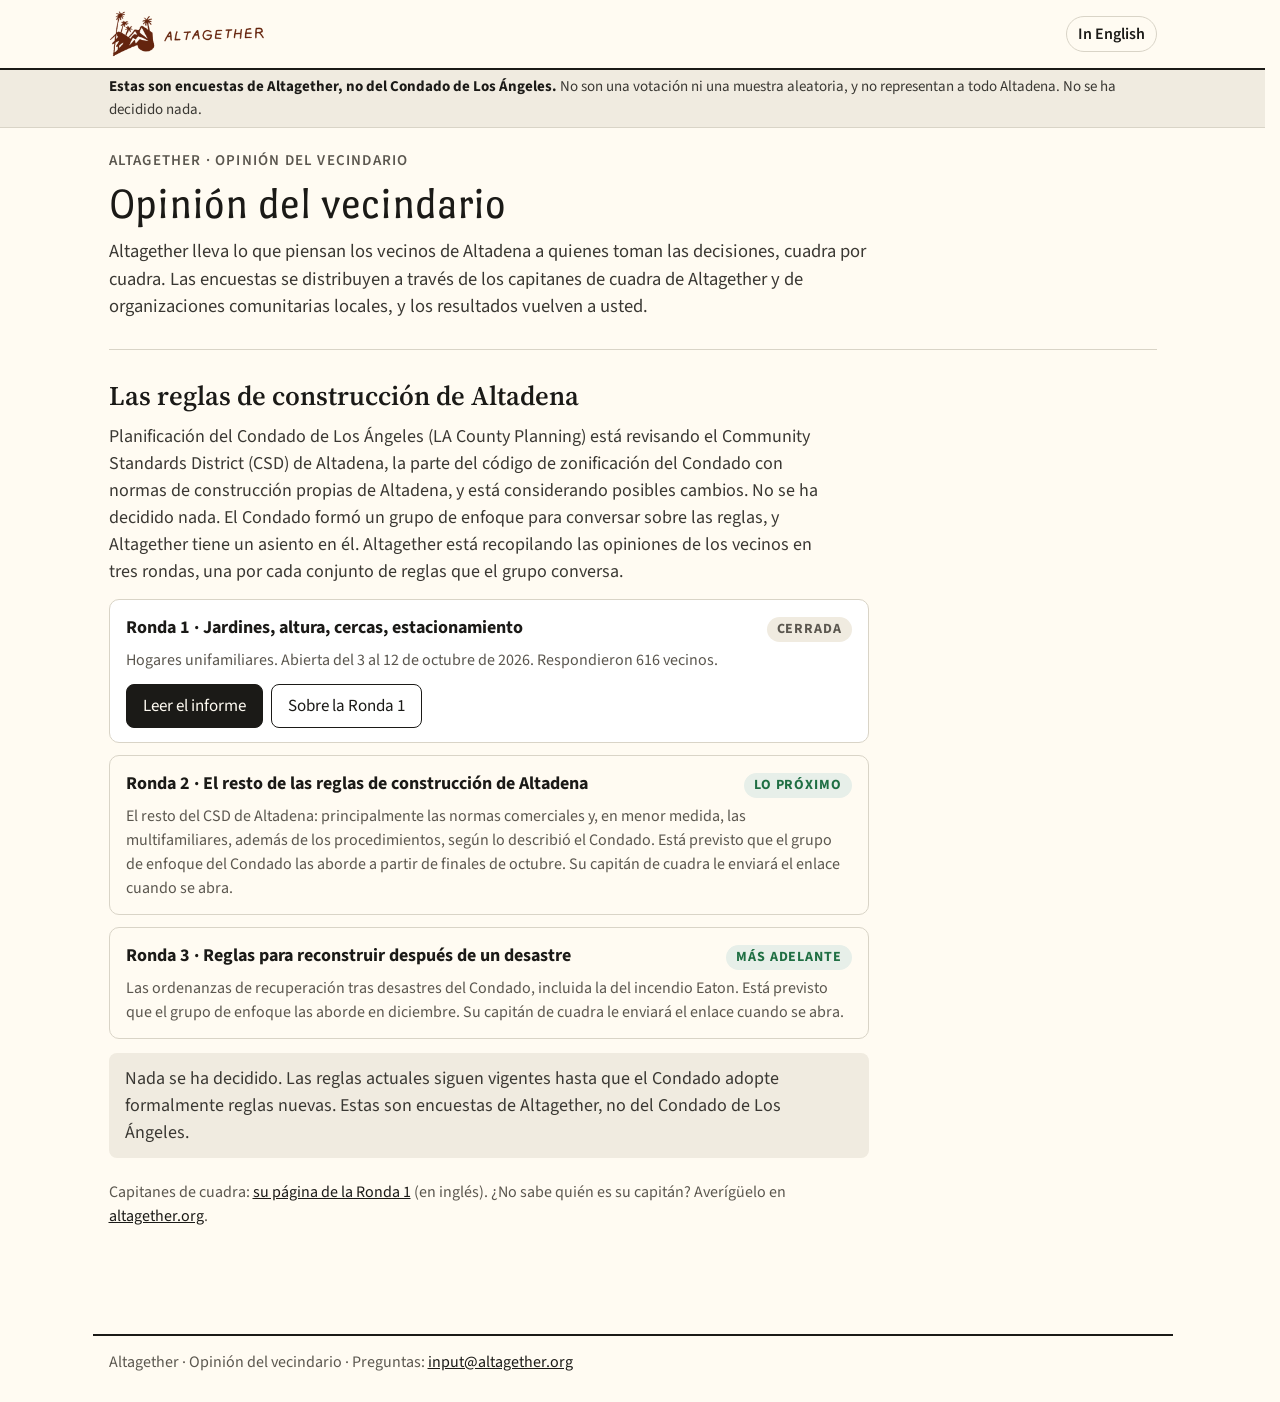
==== es/index.html @ e071781c "Round 1 report download page (English and Spanish), landing page, and report link on the closed Roun" ====
<!doctype html>
<html lang="es">
<head>
<meta charset="utf-8">
<meta name="viewport" content="width=device-width, initial-scale=1, viewport-fit=cover">
<title>Opini&oacute;n del vecindario: Altagether</title>
<meta name="description" content="Las encuestas vecinales de Altagether: llevan lo que piensan los vecinos de Altadena a quienes toman las decisiones, cuadra por cuadra.">
<meta property="og:type" content="website">
<meta property="og:site_name" content="Altagether">
<meta property="og:title" content="Opini&oacute;n del vecindario, de Altagether">
<meta property="og:description" content="Las encuestas vecinales de Altagether: llevan lo que piensan los vecinos de Altadena a quienes toman las decisiones, cuadra por cuadra.">
<meta property="og:image" content="https://altagether.github.io/input/csd/round-1/preview.png">
<meta property="og:url" content="https://altagether.github.io/input/es/">
<link rel="stylesheet" href="https://fonts.googleapis.com/css2?family=Port+Lligat+Sans&family=Source+Serif+4:opsz,wght@8..60,600&family=Source+Sans+3:wght@400;600;700&display=swap">
<link rel="stylesheet" href="../assets/site.css?v=7">
<style>
  .survey { max-width:760px; }
  .rounds { display:grid; gap:12px; margin-top:14px; }
  .round { border:1px solid var(--line); border-radius:10px; padding:14px 16px; background:#fff; }
  .round.dim { background:transparent; }
  .rtop { display:flex; flex-wrap:wrap; align-items:baseline; justify-content:space-between; gap:4px 12px; }
  .rname { font-weight:700; font-size:18px; }
  .status { font-size:14px; font-weight:700; letter-spacing:.06em; text-transform:uppercase; border-radius:999px; padding:2px 10px; }
  .closed { background:var(--sand); color:var(--soft); }
  .soon { background:#e7efe9; color:var(--agree); }
  .round p { margin:6px 0 0; }
  .round .next { margin-top:12px; gap:8px; }
</style>
</head>
<body>
<nav class="nav" aria-label="Opini&oacute;n del vecindario"><div class="in">
<a class="brand" href="./" style="border-right:none"><img src="../assets/altagether-logo.png" alt="Altagether" width="157" height="46"><span>Opini&oacute;n del vecindario</span></a>
<a class="lang" style="margin-left:auto" href="../" lang="en">In English</a>
</div></nav>
<div class="disc"><div class="in"><span><b>Estas son encuestas de Altagether, no del Condado de Los &Aacute;ngeles.</b> No son una votaci&oacute;n ni una muestra aleatoria, y no representan a todo Altadena. No se ha decidido nada.</span></div></div>
<main>
<div class="head">
  <div class="kicker">Altagether &middot; Opini&oacute;n del vecindario</div>
  <h1>Opini&oacute;n del vecindario</h1>
  <p class="lead">Altagether lleva lo que piensan los vecinos de Altadena a quienes toman las decisiones, cuadra por cuadra. Las encuestas se distribuyen a trav&eacute;s de los capitanes de cuadra de Altagether y de organizaciones comunitarias locales, y los resultados vuelven a usted.</p>
</div>

<section class="survey" id="csd">
  <h2>Las reglas de construcci&oacute;n de Altadena</h2>
  <p>Planificaci&oacute;n del Condado de Los &Aacute;ngeles (LA County Planning) est&aacute; revisando el Community Standards District (CSD) de Altadena, la parte del c&oacute;digo de zonificaci&oacute;n del Condado con normas de construcci&oacute;n propias de Altadena, y est&aacute; considerando posibles cambios. No se ha decidido nada. El Condado form&oacute; un grupo de enfoque para conversar sobre las reglas, y Altagether tiene un asiento en &eacute;l. Altagether est&aacute; recopilando las opiniones de los vecinos en tres rondas, una por cada conjunto de reglas que el grupo conversa.</p>
  <div class="rounds">
    <div class="round">
      <div class="rtop"><span class="rname">Ronda 1 &middot; Jardines, altura, cercas, estacionamiento</span><span class="status closed">Cerrada</span></div>
      <p class="s">Hogares unifamiliares. Abierta del 3 al 12 de octubre de 2026. Respondieron 616 vecinos.</p>
      <div class="next"><a class="btn primary" href="../csd/round-1/report/es/">Leer el informe</a><a class="btn" href="../csd/round-1/es/">Sobre la Ronda 1</a></div>
    </div>
    <div class="round dim">
      <div class="rtop"><span class="rname">Ronda 2 &middot; El resto de las reglas de construcci&oacute;n de Altadena</span><span class="status soon">Lo pr&oacute;ximo</span></div>
      <p class="s">El resto del CSD de Altadena: principalmente las normas comerciales y, en menor medida, las multifamiliares, adem&aacute;s de los procedimientos, seg&uacute;n lo describi&oacute; el Condado. Est&aacute; previsto que el grupo de enfoque del Condado las aborde a partir de finales de octubre. Su capit&aacute;n de cuadra le enviar&aacute; el enlace cuando se abra.</p>
    </div>
    <div class="round dim">
      <div class="rtop"><span class="rname">Ronda 3 &middot; Reglas para reconstruir despu&eacute;s de un desastre</span><span class="status soon">M&aacute;s adelante</span></div>
      <p class="s">Las ordenanzas de recuperaci&oacute;n tras desastres del Condado, incluida la del incendio Eaton. Est&aacute; previsto que el grupo de enfoque las aborde en diciembre. Su capit&aacute;n de cuadra le enviar&aacute; el enlace cuando se abra.</p>
    </div>
  </div>
  <div class="note"><p>Nada se ha decidido. Las reglas actuales siguen vigentes hasta que el Condado adopte formalmente reglas nuevas. Estas son encuestas de Altagether, no del Condado de Los &Aacute;ngeles.</p></div>
  <p class="s" style="margin-top:22px">Capitanes de cuadra: <a href="../csd/round-1/captains/">su p&aacute;gina de la Ronda 1</a> (en ingl&eacute;s). &iquest;No sabe qui&eacute;n es su capit&aacute;n? Aver&iacute;g&uuml;elo en <a href="https://altagether.org">altagether.org</a>.</p>
</section>
</main>
<footer>Altagether &middot; Opini&oacute;n del vecindario &middot; Preguntas: <a href="mailto:input@altagether.org">input@altagether.org</a></footer>
</body>
</html>
---- assets/site.css ----
:root { --paper:#fffbf2; --ink:#1b1a17; --soft:#5b574f; --prose:#3a3833; --line:#d9d4c7; --sand:#f0ebe0; --flag:#9b2c1f;
  --agree:#1f6f43; --agree2:#8fcca6; --split:#efe3c4; --dis2:#f2a08c; --dis:#a3241a; --none:#e6e0d4; --mid:#cfc8b8;
  --e10:#7f1d12; --e5:#c45a33; --e2:#e39468; --e0:#f2c9a8;
  --display:'Port Lligat Sans','Trebuchet MS',sans-serif; --text:'Source Sans 3',system-ui,-apple-system,sans-serif; --figure:'Source Serif 4',Georgia,serif;
  --navh:68px; }
* { box-sizing:border-box; }
html { -webkit-text-size-adjust:100%; scrollbar-gutter:stable; }
body { margin:0; background:var(--paper); color:var(--ink); font-family:var(--text); font-size:18px; line-height:1.5; }
a { color:var(--ink); }
:focus-visible { outline:3px solid #3b6ea8; outline-offset:2px; }

/* ---- nav ---- */
.nav { position:sticky; top:0; z-index:20; background:var(--paper); border-bottom:2px solid var(--ink); }
.nav .in { max-width:1080px; margin:0 auto; padding:0 16px; height:var(--navh); display:flex; align-items:center; gap:14px; }
.nav .brand { display:flex; align-items:center; text-decoration:none; flex:none; padding-right:20px; margin-right:6px; border-right:1px solid var(--line); }
.nav .brand span { display:none !important; }
.nav .brand img { height:46px; width:auto; display:block; }
.nav .brand span { font-size:15px; font-weight:700; letter-spacing:.08em; text-transform:uppercase; color:var(--soft); white-space:nowrap; }
.nav ul { list-style:none; margin:0; padding:0; display:flex; gap:2px; overflow-x:auto; scrollbar-width:none; -webkit-overflow-scrolling:touch; flex:1; min-width:0; }
.nav ul::-webkit-scrollbar { display:none; }
@media (max-width:820px) { .nav ul { -webkit-mask-image:linear-gradient(to right,#000 82%,transparent); mask-image:linear-gradient(to right,#000 82%,transparent); padding-right:40px; } }
.nav a.l { display:block; padding:7px 10px; border-radius:999px; text-decoration:none; font-size:16px; font-weight:600; white-space:nowrap; color:var(--prose); }
.nav a.l:hover { background:var(--sand); }
.nav a.l[aria-current="page"] { background:var(--ink); color:var(--paper); }
@media (max-width:820px) {
  :root { --navh:auto; }
  .nav .in { flex-wrap:wrap; height:auto; padding:8px 12px 6px; gap:6px; }
  .nav .brand span { display:none; }
  .nav .brand img { height:40px; }
  .nav .brand { border-right:none; padding-right:0; }
  .nav ul { flex-basis:100%; margin:0 -12px; padding:0 8px 2px; }
}

/* ---- page ---- */
main { max-width:1080px; margin:0 auto; padding:0 16px 56px; }
.head { padding:22px 0 18px; border-bottom:1px solid var(--line); }
.kicker { font-size:15px; font-weight:600; letter-spacing:.08em; text-transform:uppercase; color:var(--soft); }
h1 { font-family:var(--display); font-weight:400; font-size:clamp(30px,6vw,44px); line-height:1.12; margin:6px 0 10px; max-width:820px; text-wrap:balance; }
h2 { font-family:var(--figure); font-weight:600; font-size:clamp(22px,4vw,27px); line-height:1.22; margin:0 0 10px; }
h3 { font-size:16px; font-weight:700; letter-spacing:.04em; text-transform:uppercase; color:var(--soft); margin:20px 0 8px; }
section { padding-top:30px; }
p { margin:0 0 10px; color:var(--prose); max-width:720px; }
.s { font-size:16px; color:var(--soft); }
.lead { font-size:18.5px; max-width:760px; }
.note { background:var(--sand); border-radius:8px; padding:12px 16px; margin:14px 0 0; max-width:760px; }
.note p { margin:0; }
.stats { display:grid; grid-template-columns:repeat(4,1fr); gap:10px; margin:18px 0 0; }
.stat { border-top:2px solid var(--ink); padding-top:8px; min-width:0; }
.stat b { display:block; font-family:var(--figure); font-size:30px; line-height:1.1; }
.stat span { font-size:15px; color:var(--soft); }
.find { padding-left:20px; margin:0; max-width:760px; } .find li { margin:0 0 8px; color:var(--prose); }
.next { display:flex; flex-wrap:wrap; gap:10px; margin-top:22px; }
.btn { display:inline-block; border:1px solid var(--ink); border-radius:8px; padding:9px 14px; font-weight:600; text-decoration:none; background:transparent; font:inherit; font-size:17px; cursor:pointer; color:var(--ink); }
.btn:hover { background:var(--sand); }
.btn.primary { background:var(--ink); color:var(--paper); } .btn.primary:hover { background:#3a3833; }

/* ---- select with a clean arrow ---- */
select { -webkit-appearance:none; appearance:none; font:inherit; font-size:17px; line-height:1.3; color:var(--ink); background-color:#fff;
  background-image:url("data:image/svg+xml,%3Csvg xmlns='http://www.w3.org/2000/svg' width='12' height='8' viewBox='0 0 12 8'%3E%3Cpath d='M1 1.5l5 5 5-5' fill='none' stroke='%231b1a17' stroke-width='2' stroke-linecap='round' stroke-linejoin='round'/%3E%3C/svg%3E");
  background-repeat:no-repeat; background-position:right 12px center; background-size:12px 8px;
  border:1px solid var(--ink); border-radius:8px; padding:8px 38px 8px 12px; max-width:100%; min-width:180px; cursor:pointer; }
select::-ms-expand { display:none; }
.finder { display:flex; flex-wrap:wrap; gap:8px; align-items:center; }
.finder label { font-weight:700; }

/* ---- bars, tables ---- */
.bar { display:flex; height:16px; border-radius:3px; overflow:hidden; background:var(--none); min-width:60px; }
.bar i { display:block; height:100%; }
.bar .a { background:var(--agree); } .bar .o { background:var(--mid); } .bar .d { background:var(--dis); }
.tg { color:var(--agree); } .tr { color:var(--dis); }
.glance { border-top:1px solid var(--line); }
.grow { display:grid; grid-template-columns:minmax(0,1.2fr) minmax(0,1fr); gap:14px; align-items:center; padding:12px 0; border-bottom:1px solid var(--line); text-decoration:none; }
.grow:hover .gname { text-decoration:underline; }
.gname { font-weight:700; } .gdesc { font-size:16px; color:var(--soft); }
.gnum { font-variant-numeric:tabular-nums; font-weight:700; text-align:right; }
.legend { display:flex; flex-wrap:wrap; gap:6px 14px; font-size:15px; color:var(--soft); margin:8px 0 0; }
.legend i { display:inline-block; width:12px; height:12px; border-radius:2px; vertical-align:-1px; margin-right:5px; }
.tabs { display:flex; flex-wrap:wrap; gap:6px; margin:4px 0 14px; }
.tab { font:inherit; font-size:16px; font-weight:600; border:1px solid var(--ink); background:transparent; color:var(--ink); border-radius:999px; padding:7px 14px; cursor:pointer; text-decoration:none; }
.tab[aria-selected="true"], .tab[aria-current="true"] { background:var(--ink); color:var(--paper); }
.cmp { display:grid; grid-template-columns:minmax(0,1fr) auto; gap:4px 10px; align-items:center; margin:8px 0; font-size:16px; }
.cmp .lab { color:var(--prose); } .cmp .lab b { color:var(--ink); }
.cmp .num { font-variant-numeric:tabular-nums; text-align:right; white-space:nowrap; }
.cmp .bar { grid-column:1 / -1; height:12px; }
.rule2 { display:grid; grid-template-columns:1fr 1fr; gap:12px; margin:0 0 12px; }
.rule2 > div { background:var(--sand); border-radius:8px; padding:10px 12px; font-size:16px; color:var(--prose); }
.lbl { font-size:14px; font-weight:700; letter-spacing:.06em; text-transform:uppercase; color:var(--soft); margin-bottom:3px; }
.tscroll { overflow-x:auto; -webkit-overflow-scrolling:touch; }
table { border-collapse:collapse; width:100%; font-size:16px; }
th { text-align:left; font-size:14.5px; letter-spacing:.04em; text-transform:uppercase; color:var(--soft); font-weight:700; border-bottom:2px solid var(--ink); padding:6px 8px 6px 0; }
td { border-bottom:1px solid var(--line); padding:7px 8px 7px 0; vertical-align:top; }
.num { text-align:right; font-variant-numeric:tabular-nums; white-space:nowrap; }
tr.all td { font-weight:700; background:var(--sand); }
td .bar { margin-top:4px; }
.themes td:first-child { width:62%; } .themes .d { font-size:15px; color:var(--soft); }
.ql { list-style:none; padding:0; margin:0; max-width:820px; }
.ql li { display:grid; grid-template-columns:44px 1fr; gap:10px; padding:10px 0; border-bottom:1px solid var(--line); }
.qn { font-family:var(--figure); font-weight:600; font-size:20px; text-align:right; }
.await { display:inline-block; font-size:14px; font-weight:700; letter-spacing:.04em; text-transform:uppercase; color:var(--flag); margin-top:4px; }
.rows { border-top:1px solid var(--line); max-width:820px; }
.row { display:grid; grid-template-columns:96px 1fr; gap:12px; padding:11px 0; border-bottom:1px solid var(--line); }
.two { display:grid; grid-template-columns:1fr 1fr; gap:28px; }
.two > * { min-width:0; }
footer { max-width:1080px; margin:40px auto 0; padding:14px 16px 28px; border-top:2px solid var(--ink); font-size:16px; color:var(--soft); }
@media (max-width:820px) {
  .two, .rule2 { grid-template-columns:1fr; }
  .stats { grid-template-columns:repeat(2,1fr); }
  .grow { grid-template-columns:1fr; gap:6px; }
  .grow .bar { grid-column:1 / -1; }
}

/* ---- full-screen map page ---- */
body.mappage { height:100dvh; display:flex; flex-direction:column; overflow:hidden; }
body.mappage footer { display:none; }
.mapbar { border-bottom:1px solid var(--line); background:var(--paper); }
.mapbar .in { max-width:1080px; margin:0 auto; padding:8px 16px; display:flex; flex-wrap:wrap; gap:8px 14px; align-items:center; }
.mapbar .mk { flex-basis:100%; margin:4px 0 -2px; }
.mapbar .tabs { margin:0; gap:4px; }
.mapbar .tab { padding:5px 12px; font-size:16px; }
.mapbar .zf { margin-left:auto; }
.mapbar select { padding-top:6px; padding-bottom:6px; }
#rsel { display:none; }
.mapshell { position:relative; flex:1; min-height:0; background:#fffbf2; overflow:hidden; }
.mapshell svg { position:absolute; inset:0; width:100%; height:100%; touch-action:none; cursor:grab; user-select:none; -webkit-user-select:none; }
.mapshell svg.drag { cursor:grabbing; }
.z { stroke:#fffbf2; stroke-width:3; vector-effect:non-scaling-stroke; cursor:pointer; }
.z.pool { fill-opacity:.72; }
.z.sel { stroke:var(--ink); stroke-width:3.5; }
.zl { font-family:'Helvetica Neue',Arial,sans-serif; font-weight:700; font-size:24px; fill:#1b1a17; stroke:#fffbf2; stroke-width:5; paint-order:stroke; text-anchor:middle; dominant-baseline:middle; }
.zoom { position:absolute; right:12px; top:12px; display:flex; flex-direction:column; gap:4px; }
.zoom button { width:34px; height:34px; border-radius:6px; border:1px solid var(--line); background:#fff; font:600 19px/1 var(--text); cursor:pointer; color:var(--ink); box-shadow:0 1px 3px rgba(27,26,23,.12); }
.zoom button.rs { font-size:13.5px; font-weight:700; }
.mlegend { position:absolute; left:12px; bottom:12px; background:rgba(255,251,242,.92); border-radius:6px; padding:5px 9px; }
.mlegend .legend { margin:0; gap:3px 10px; font-size:14px; }
.mlegend .legend i { width:10px; height:10px; }
.zcard { position:absolute; top:12px; right:56px; width:340px; max-height:calc(100% - 24px); overflow:auto; background:#fff; border:1px solid var(--line); border-radius:10px; padding:14px 16px; box-shadow:0 4px 18px rgba(27,26,23,.16); }
.zcard[hidden] { display:none; }
.zcard { padding:0; }
.zcard #zbody { padding:16px 18px 14px; }
.zhead { border-bottom:1px solid var(--line); padding-bottom:10px; margin-bottom:12px; }
.zcard h4 { font-family:var(--figure); font-size:22px; line-height:1.2; margin:0 30px 2px 0; }
.zsub { font-size:15px; color:var(--soft); }
.zpool { background:var(--sand); border-radius:6px; padding:8px 10px; font-size:15px; color:var(--prose); margin:0 0 12px; }
.zsec { font-size:14px; font-weight:700; letter-spacing:.06em; text-transform:uppercase; color:var(--soft); margin:0 0 2px; }
.zdesc { font-size:15px; color:var(--prose); margin:0 0 8px; }
.zcard .cmp { gap:3px 10px; margin:0 0 4px; }
.zcard .cmp .bar { height:12px; margin-bottom:8px; }
.zcard .cmp .n { color:var(--soft); font-size:14.5px; font-weight:400; }
.zleg { margin:6px 0 0; padding-top:10px; border-top:1px solid var(--line); font-size:14px; }
.zleg i { width:10px; height:10px; }
.zfoot { font-size:14px; color:var(--soft); margin:8px 0 0; }
.ztiles { display:grid; grid-template-columns:1fr 1fr; gap:10px; margin:0 0 14px; }
.ztiles > div { background:var(--sand); border-radius:8px; padding:10px 12px; }
.ztiles b { display:block; font-family:var(--figure); font-size:26px; line-height:1.1; }
.ztiles span { font-size:14.5px; color:var(--soft); }
.mrow { display:grid; grid-template-columns:minmax(0,1fr) 70px; gap:3px 10px; align-items:center; font-size:16px; margin:4px 0; }
.mrow .lab { color:var(--prose); } .mrow .lab b { color:var(--ink); }
.mrow .num { text-align:right; font-variant-numeric:tabular-nums; font-weight:700; }
.meter { grid-column:1 / -1; height:12px; background:var(--none); border-radius:3px; overflow:hidden; margin-bottom:6px; }
.meter i { display:block; height:100%; }
.zcard .x { position:absolute; top:10px; right:10px; width:32px; height:32px; border:none; background:transparent; font-size:24px; line-height:1; cursor:pointer; color:var(--soft); }
@media (max-width:820px) {
  .mapbar .in { padding:8px 12px; flex-wrap:wrap; gap:6px 8px; }
  .mapbar .mk { font-size:14px; margin:0; }
  .mapbar .tabs { display:none; }
  #rsel { display:block; flex:1; min-width:0; }
  .mapbar .zf { margin-left:0; flex:1; min-width:0; }
  .mapbar select { min-width:0; width:100%; font-size:16px; padding-right:30px; background-position:right 10px center; }
  .zcard { top:auto; bottom:0; left:0; right:0; width:auto; max-height:55%; border-radius:14px 14px 0 0; }
  .mlegend.hide-m { display:none; }
}

/* zone card: this zone stands out, comparisons step back */
.zmain { background:var(--sand); border-radius:8px; padding:10px 12px 4px; margin:4px 0 12px; }
.zmain .cmp, .zmain .mrow { font-size:17px; margin:0; }
.zmain .cmp .num, .zmain .mrow .num { font-size:20px; font-family:var(--figure); }
.zmain .cmp .bar, .zmain .meter { height:20px; border-radius:4px; margin-bottom:8px; }
.zref .zsec { font-size:13.5px; margin-bottom:4px; }
.zref .cmp, .zref .mrow { font-size:15px; }
.zref .cmp .bar, .zref .meter { height:9px; margin-bottom:8px; }
.zref .cmp .num, .zref .mrow .num { font-size:15px; }
.zref .cmp .num b, .zref .mrow .num { font-weight:600; }

/* ---- disclaimer strip, on every page ---- */
.disc { background:var(--sand); border-bottom:1px solid var(--line); font-size:15px; color:var(--prose); }
.disc .in { max-width:1080px; margin:0 auto; padding:6px 16px; }
.disc b { color:var(--ink); }
@media (max-width:820px) { .disc { font-size:14px; } .disc .in { padding:5px 12px; } }

/* ---- finder ---- */
.finder2 { position:relative; max-width:460px; width:100%; }
.fin { width:100%; font:inherit; font-size:17px; padding:9px 12px 9px 36px; border:1px solid var(--ink); border-radius:8px; background:#fff;
  background-image:url("data:image/svg+xml,%3Csvg xmlns='http://www.w3.org/2000/svg' width='16' height='16' viewBox='0 0 16 16'%3E%3Ccircle cx='7' cy='7' r='5' fill='none' stroke='%235b574f' stroke-width='2'/%3E%3Cpath d='M11 11l4 4' stroke='%235b574f' stroke-width='2' stroke-linecap='round'/%3E%3C/svg%3E");
  background-repeat:no-repeat; background-position:12px center; color:var(--ink); }
.fres { position:absolute; z-index:30; top:calc(100% + 4px); left:0; right:0; background:#fff; border:1px solid var(--line); border-radius:8px; box-shadow:0 6px 20px rgba(27,26,23,.16); max-height:320px; overflow:auto; padding:6px; }
.fr { padding:6px 6px 8px; border-bottom:1px solid var(--line); } .fr:last-child { border-bottom:none; }
.fs { font-size:15px; color:var(--soft); margin-bottom:4px; }
.zchip { font:inherit; font-size:16px; font-weight:600; border:1px solid var(--ink); background:#fff; border-radius:999px; padding:3px 11px; margin:2px 4px 2px 0; cursor:pointer; color:var(--ink); }
.zchip:hover, .zchip:focus-visible { background:var(--ink); color:var(--paper); }
.mapbar .finder2 { max-width:340px; }
.mapbar .fin { padding-top:6px; padding-bottom:6px; font-size:16px; }

/* ---- small samples ---- */
tr.few td { color:var(--soft); } tr.few td:first-child::after { content:' *'; }
.zmain.few .num { font-size:16px !important; font-family:var(--text) !important; }
.fewn { font-size:14.5px; color:var(--flag); margin:0 0 6px; font-weight:600; }
.dot { color:var(--soft); font-weight:400; }

/* ---- next step, footer, copy, answers, zone table ---- */
.cta { max-width:1080px; margin:40px auto 0; padding:0 16px; }
.cta .in { background:#eef3f7; border:1px solid #cfdce6; border-radius:10px; padding:14px 18px; }
.cta p { margin:0; max-width:none; }
footer .meta { display:block; margin-top:4px; font-size:14.5px; }
.copy { font:inherit; font-size:15px; font-weight:600; margin-top:12px; width:100%; padding:8px 12px; border:1px solid var(--ink); border-radius:8px; background:#fff; cursor:pointer; color:var(--ink); }
.copy:hover { background:var(--sand); }
.ans { background:#eef3f7; border-radius:6px; padding:8px 10px; margin-top:6px; font-size:16px; }
.about { border:1px solid var(--line); border-radius:10px; padding:14px 18px; max-width:760px; background:#fff; }
.about p { margin:0 0 6px; }
table.zt td { padding:6px 8px 6px 0; } table.zt .bar { height:6px; min-width:50px; margin-top:3px; }
table.zt tr.th td { background:var(--sand); font-weight:700; font-size:15px; padding:6px 8px; }
table.zt td .d { font-size:14px; color:var(--soft); }
.hfind { margin:16px 0 4px; max-width:560px; } .hfind .lbl { display:block; margin-bottom:6px; font-size:14.5px; }
.nav .lang { flex:none; font-size:16px; font-weight:600; text-decoration:none; border:1px solid var(--line); border-radius:999px; padding:5px 11px; white-space:nowrap; }
.nav .lang:hover { background:var(--sand); }
@media (max-width:820px) { .nav .lang { margin-left:auto; order:2; font-size:15px; padding:4px 10px; } .nav ul { order:3; } }

/* ---- color-blind friendly palette, switched on by the visitor ---- */
html.cb { --agree:#1f5f8b; --agree2:#8fbfdf; --split:#ece4cf; --dis2:#f2b071; --dis:#b85a00; --e10:#3f2a6b; --e5:#6d55a3; --e2:#a895d0; --e0:#ddd3ee; }
.disc .in { display:flex; flex-wrap:wrap; align-items:center; justify-content:space-between; gap:4px 16px; }
.cbsw { display:inline-flex; align-items:center; gap:8px; font:inherit; font-size:14.5px; font-weight:600; color:var(--prose); background:none; border:none; padding:2px 0; cursor:pointer; white-space:nowrap; }
.cbsw .tr2 { position:relative; width:32px; height:18px; border-radius:999px; background:#cfc8b8; transition:background .15s; flex:none; }
.cbsw .tr2::after { content:''; position:absolute; top:2px; left:2px; width:14px; height:14px; border-radius:50%; background:#fff; transition:left .15s; box-shadow:0 1px 2px rgba(0,0,0,.25); }
.cbsw[aria-checked="true"] .tr2 { background:var(--ink); }
.cbsw[aria-checked="true"] .tr2::after { left:16px; }
.zmain .cmp { grid-template-columns:1fr; gap:2px; }
.zmain .cmp .num { text-align:left; }

/* finder + zone dropdown side by side */
.hrow { display:flex; flex-wrap:wrap; gap:8px; align-items:flex-start; }
.hrow .finder2 { flex:1 1 260px; }
.hrow select { flex:0 0 auto; padding-top:9px; padding-bottom:9px; }
.mapbar .zf { display:flex; gap:8px; align-items:center; }
.mapbar .zf .finder2 { width:280px; }
.mapbar .zf select { min-width:150px; }
@media (max-width:820px) {
  .mapbar .zf { flex-basis:100%; order:3; }
  .mapbar .zf .finder2 { width:auto; flex:1; min-width:0; }
  .mapbar .zf select { min-width:0; width:auto; flex:0 0 40%; }
  .hrow select { flex:1 1 100%; }
}
.gright .gnum { text-align:left; margin-bottom:4px; }
.zmain .cmp .num { white-space:normal; }
.zkick { font-size:13.5px; font-weight:700; letter-spacing:.06em; text-transform:uppercase; color:var(--flag); margin-bottom:2px; }
.zpool b { display:block; color:var(--ink); margin-bottom:2px; }

/* zone card: stack label, numbers and bar so long labels never squeeze */
.zcard .cmp { grid-template-columns:1fr; gap:2px; }
.zcard .cmp .num { text-align:left; white-space:normal; }
@media (min-width:821px) { .mlegend { max-width:calc(100% - 430px); } }

/* ---- one height for every field and button ---- */
:root { --ctl:44px; }
select, .fin, .btn, .copy { height:var(--ctl); box-sizing:border-box; font-size:17px; line-height:1.2; }
select { padding-top:0 !important; padding-bottom:0 !important; }
.fin { padding-top:0 !important; padding-bottom:0 !important; }
.btn { display:inline-flex; align-items:center; padding:0 16px; }
.tab { height:40px; display:inline-flex; align-items:center; padding:0 15px; box-sizing:border-box; font-size:16px; }
.mapbar .tab { height:40px; padding:0 14px; font-size:16px; }
.mapbar .fin, .mapbar select { height:40px; font-size:16px; }
.mtool .tab, .mapbar .tabs .tab { line-height:1; }
.zoom button { width:40px; height:40px; }
@media (max-width:820px) { .mapbar .fin, .mapbar select { height:42px; } }
.fn { font-size:14.5px; line-height:1.45; }
/* By zone table: narrow zone column, more room for the four results */
table.zt { table-layout:fixed; }
table.zt th:nth-child(1), table.zt td:nth-child(1) { width:150px; }
table.zt th:nth-child(2), table.zt td:nth-child(2) { width:44px; }
table.zt th:nth-child(3), table.zt td:nth-child(3) { width:92px; }
table.zt tr.th td { width:auto; }
table.zt td:nth-child(n+4), table.zt th:nth-child(n+4) { padding-left:10px; }
table.zt .bar { min-width:0; }
@media (max-width:820px) { table.zt { min-width:720px; } }
.or { align-self:center; font-size:15px; font-weight:700; color:var(--soft); text-transform:lowercase; padding:0 2px; }
@media (max-width:820px) { .hrow .or { flex:0 0 100%; text-align:center; margin:-2px 0; } }
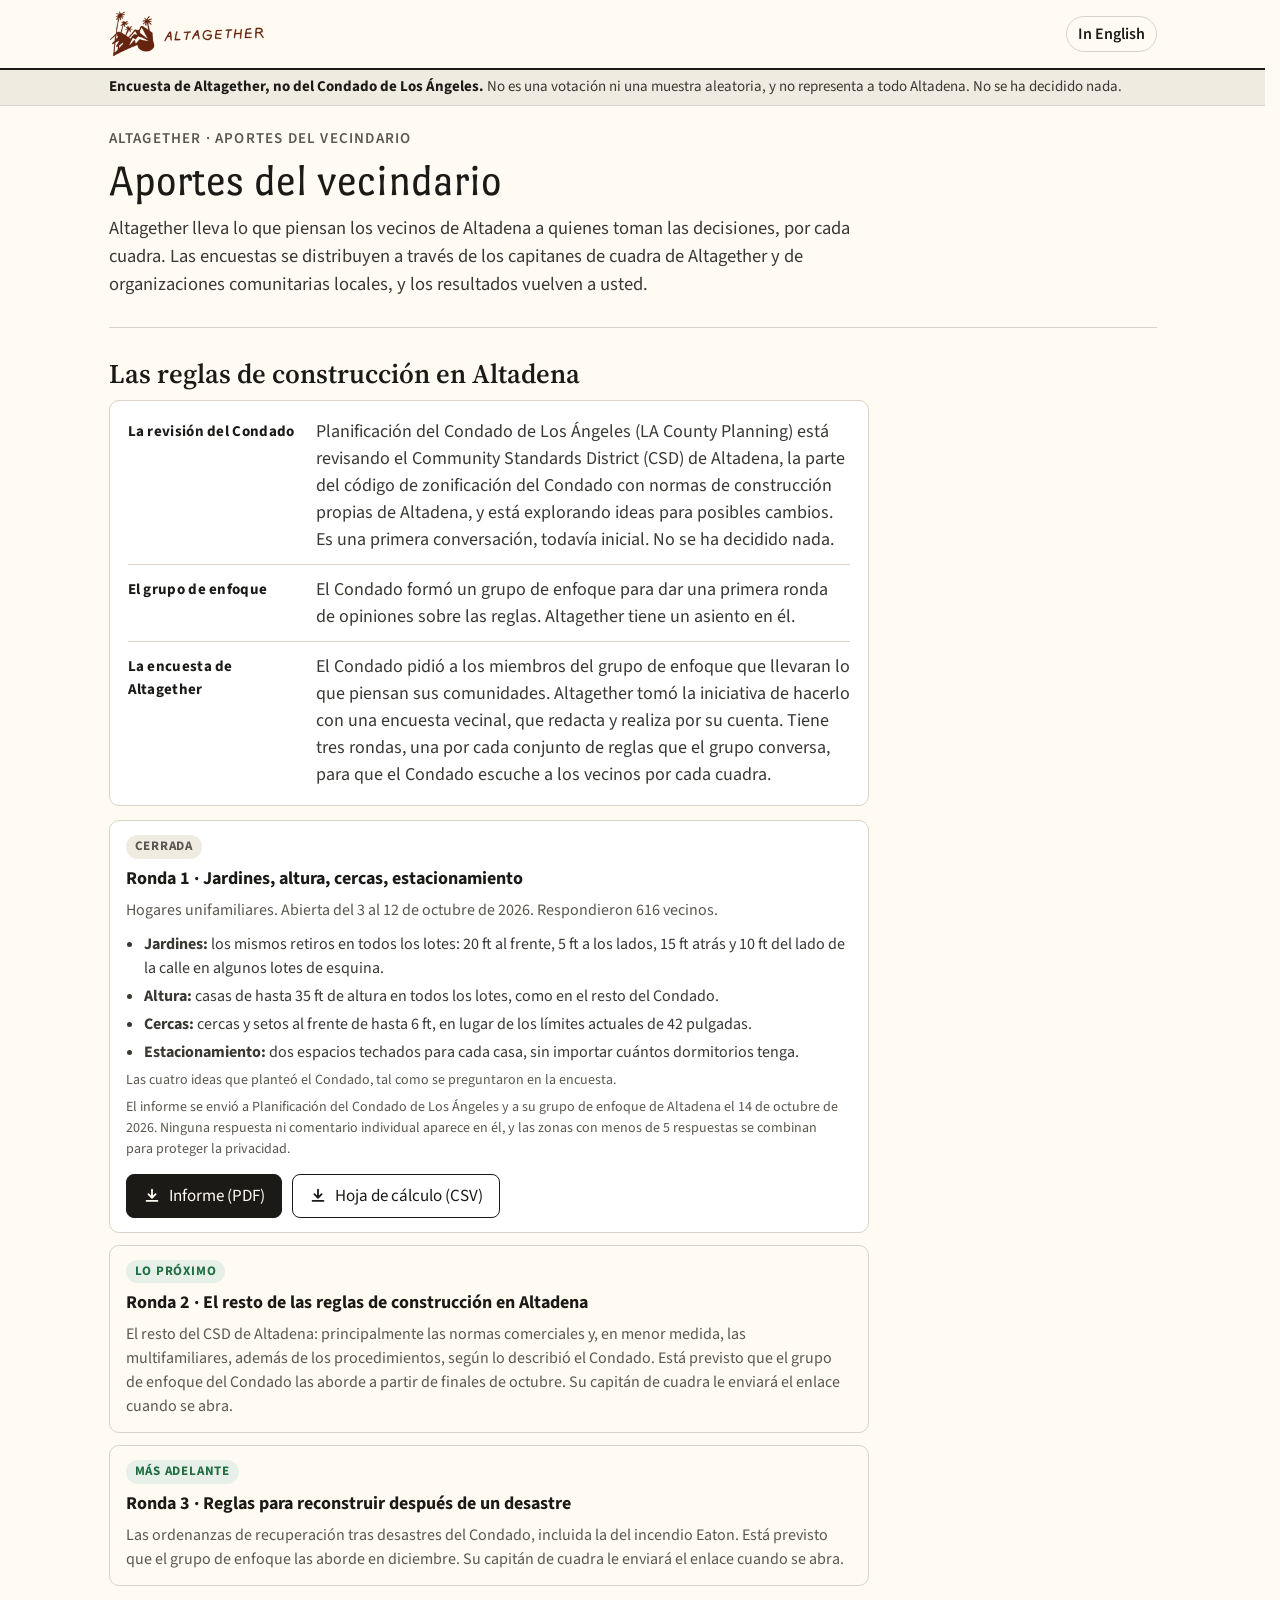
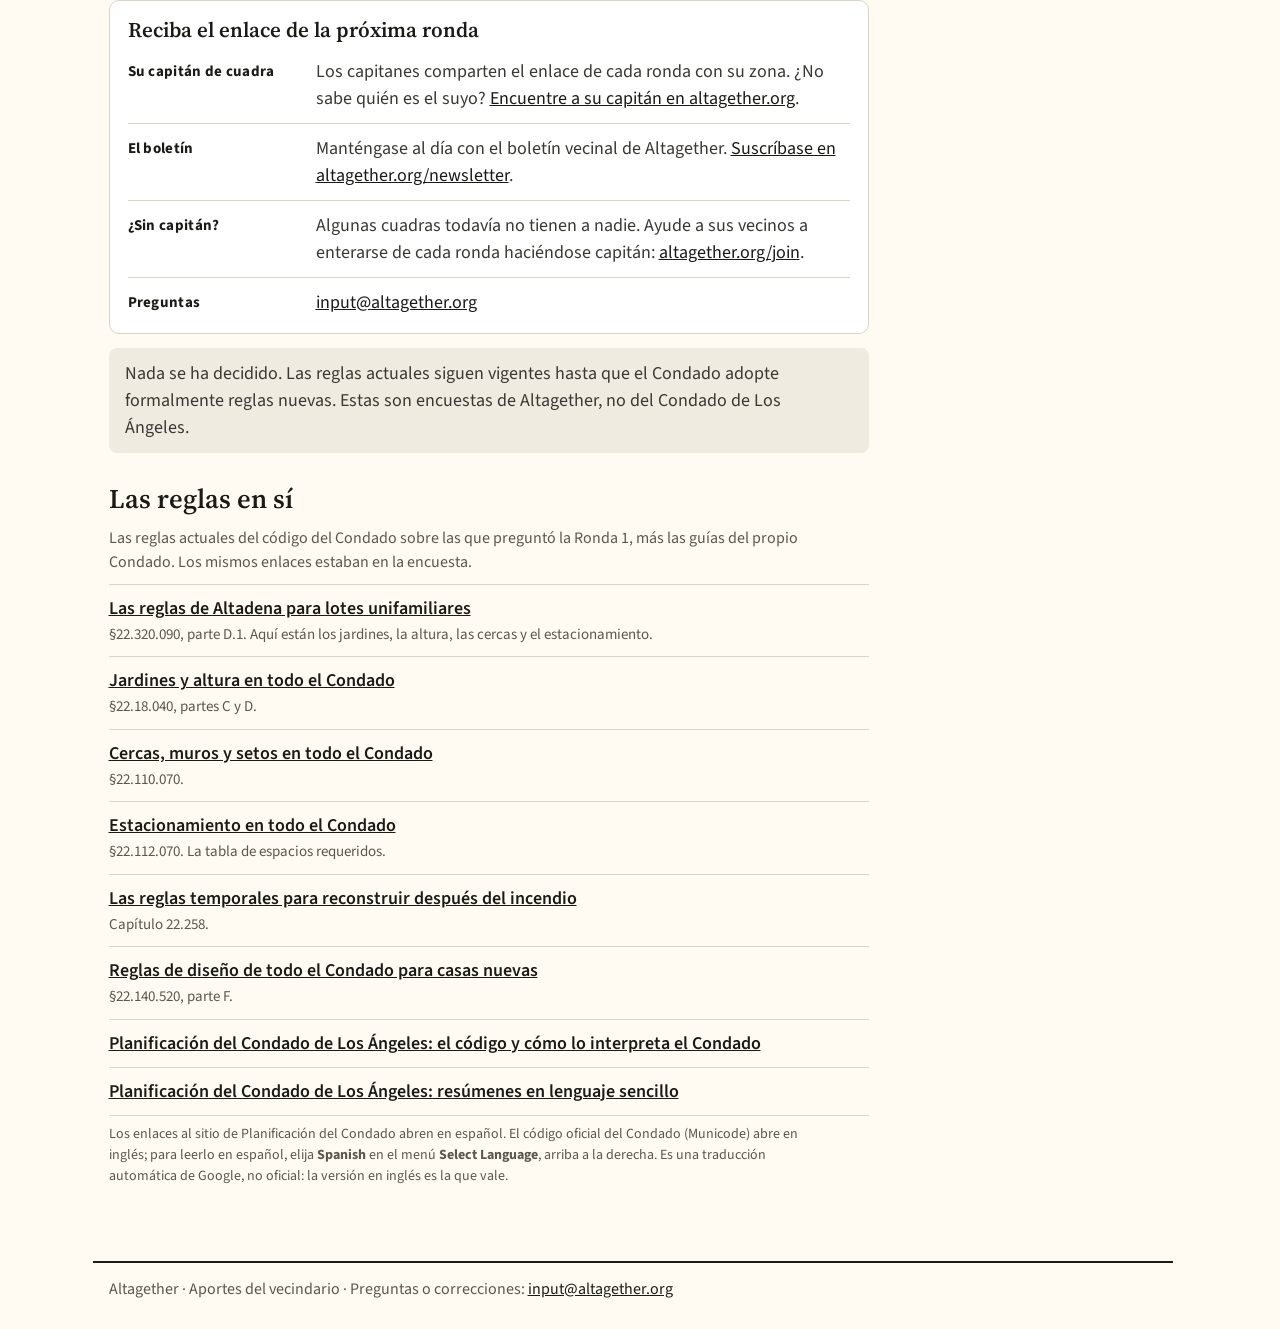
==== commit 3231c7e1: "Round 1 report on the landing page: shared layout, downloads on the Round 1 card, rules links, next-" ====
--- a/es/index.html
+++ b/es/index.html
@@ -3,54 +3,59 @@
 <head>
 <meta charset="utf-8">
 <meta name="viewport" content="width=device-width, initial-scale=1, viewport-fit=cover">
-<title>Opini&oacute;n del vecindario: Altagether</title>
-<meta name="description" content="Las encuestas vecinales de Altagether: llevan lo que piensan los vecinos de Altadena a quienes toman las decisiones, cuadra por cuadra.">
+<title>Aportes del vecindario: Altagether</title>
+<meta name="description" content="Las encuestas vecinales de Altagether: llevan lo que piensan los vecinos de Altadena a quienes toman las decisiones, por cada cuadra.">
 <meta property="og:type" content="website">
 <meta property="og:site_name" content="Altagether">
-<meta property="og:title" content="Opini&oacute;n del vecindario, de Altagether">
-<meta property="og:description" content="Las encuestas vecinales de Altagether: llevan lo que piensan los vecinos de Altadena a quienes toman las decisiones, cuadra por cuadra.">
-<meta property="og:image" content="https://altagether.github.io/input/csd/round-1/preview.png">
+<meta property="og:title" content="Aportes del vecindario: Altagether">
+<meta property="og:description" content="Las encuestas vecinales de Altagether: llevan lo que piensan los vecinos de Altadena a quienes toman las decisiones, por cada cuadra.">
+<meta property="og:image" content="https://altagether.github.io/input/csd/round-1/report/preview.png">
 <meta property="og:url" content="https://altagether.github.io/input/es/">
+<meta name="twitter:card" content="summary_large_image">
+<link rel="alternate" hreflang="en" href="https://altagether.github.io/input/">
 <link rel="stylesheet" href="https://fonts.googleapis.com/css2?family=Port+Lligat+Sans&family=Source+Serif+4:opsz,wght@8..60,600&family=Source+Sans+3:wght@400;600;700&display=swap">
-<link rel="stylesheet" href="../assets/site.css?v=7">
-<style>
-  .survey { max-width:760px; }
-  .rounds { display:grid; gap:12px; margin-top:14px; }
-  .round { border:1px solid var(--line); border-radius:10px; padding:14px 16px; background:#fff; }
-  .round.dim { background:transparent; }
-  .rtop { display:flex; flex-wrap:wrap; align-items:baseline; justify-content:space-between; gap:4px 12px; }
-  .rname { font-weight:700; font-size:18px; }
-  .status { font-size:14px; font-weight:700; letter-spacing:.06em; text-transform:uppercase; border-radius:999px; padding:2px 10px; }
-  .closed { background:var(--sand); color:var(--soft); }
-  .soon { background:#e7efe9; color:var(--agree); }
-  .round p { margin:6px 0 0; }
-  .round .next { margin-top:12px; gap:8px; }
-</style>
+<link rel="stylesheet" href="../assets/site.css?v=21">
+<link rel="stylesheet" href="../assets/pages.css?v=21">
 </head>
 <body>
-<nav class="nav" aria-label="Opini&oacute;n del vecindario"><div class="in">
-<a class="brand" href="./" style="border-right:none"><img src="../assets/altagether-logo.png" alt="Altagether" width="157" height="46"><span>Opini&oacute;n del vecindario</span></a>
-<a class="lang" style="margin-left:auto" href="../" lang="en">In English</a>
+<nav class="nav" aria-label="Altagether"><div class="in">
+<a class="brand" href="../es/"><img src="../assets/altagether-logo.png" alt="Altagether" width="157" height="46"></a>
+<a class="lang" href="../" lang="en">In English</a>
 </div></nav>
-<div class="disc"><div class="in"><span><b>Estas son encuestas de Altagether, no del Condado de Los &Aacute;ngeles.</b> No son una votaci&oacute;n ni una muestra aleatoria, y no representan a todo Altadena. No se ha decidido nada.</span></div></div>
+<div class="disc"><div class="in"><span><b>Encuesta de Altagether, no del Condado de Los &Aacute;ngeles.</b> No es una votaci&oacute;n ni una muestra aleatoria, y no representa a todo Altadena. No se ha decidido nada.</span></div></div>
 <main>
 <div class="head">
-  <div class="kicker">Altagether &middot; Opini&oacute;n del vecindario</div>
-  <h1>Opini&oacute;n del vecindario</h1>
-  <p class="lead">Altagether lleva lo que piensan los vecinos de Altadena a quienes toman las decisiones, cuadra por cuadra. Las encuestas se distribuyen a trav&eacute;s de los capitanes de cuadra de Altagether y de organizaciones comunitarias locales, y los resultados vuelven a usted.</p>
+  <div class="kicker">Altagether &middot; Aportes del vecindario</div>
+  <h1>Aportes del vecindario</h1>
+  <p class="lead">Altagether lleva lo que piensan los vecinos de Altadena a quienes toman las decisiones, por cada cuadra. Las encuestas se distribuyen a trav&eacute;s de los capitanes de cuadra de Altagether y de organizaciones comunitarias locales, y los resultados vuelven a usted.</p>
 </div>
 
 <section class="survey" id="csd">
-  <h2>Las reglas de construcci&oacute;n de Altadena</h2>
-  <p>Planificaci&oacute;n del Condado de Los &Aacute;ngeles (LA County Planning) est&aacute; revisando el Community Standards District (CSD) de Altadena, la parte del c&oacute;digo de zonificaci&oacute;n del Condado con normas de construcci&oacute;n propias de Altadena, y est&aacute; considerando posibles cambios. No se ha decidido nada. El Condado form&oacute; un grupo de enfoque para conversar sobre las reglas, y Altagether tiene un asiento en &eacute;l. Altagether est&aacute; recopilando las opiniones de los vecinos en tres rondas, una por cada conjunto de reglas que el grupo conversa.</p>
+  <h2>Las reglas de construcci&oacute;n en Altadena</h2>
+  <div class="about facts">
+    <div class="frow"><b>La revisi&oacute;n del Condado</b><span>Planificaci&oacute;n del Condado de Los &Aacute;ngeles (LA County Planning) est&aacute; revisando el Community Standards District (CSD) de Altadena, la parte del c&oacute;digo de zonificaci&oacute;n del Condado con normas de construcci&oacute;n propias de Altadena, y est&aacute; explorando ideas para posibles cambios. Es una primera conversaci&oacute;n, todav&iacute;a inicial. No se ha decidido nada.</span></div>
+    <div class="frow"><b>El grupo de enfoque</b><span>El Condado form&oacute; un grupo de enfoque para dar una primera ronda de opiniones sobre las reglas. Altagether tiene un asiento en &eacute;l.</span></div>
+    <div class="frow"><b>La encuesta de Altagether</b><span>El Condado pidi&oacute; a los miembros del grupo de enfoque que llevaran lo que piensan sus comunidades. Altagether tom&oacute; la iniciativa de hacerlo con una encuesta vecinal, que redacta y realiza por su cuenta. Tiene tres rondas, una por cada conjunto de reglas que el grupo conversa, para que el Condado escuche a los vecinos por cada cuadra.</span></div>
+  </div>
   <div class="rounds">
-    <div class="round">
-      <div class="rtop"><span class="rname">Ronda 1 &middot; Jardines, altura, cercas, estacionamiento</span><span class="status closed">Cerrada</span></div>
+    <div class="round" id="round-1">
+      <div><div class="rtop"><span class="rname">Ronda 1 &middot; Jardines, altura, cercas, estacionamiento</span><span class="status closed">Cerrada</span></div>
       <p class="s">Hogares unifamiliares. Abierta del 3 al 12 de octubre de 2026. Respondieron 616 vecinos.</p>
-      <div class="next"><a class="btn primary" href="../csd/round-1/report/es/">Leer el informe</a><a class="btn" href="../csd/round-1/es/">Sobre la Ronda 1</a></div>
+      <ul class="rules">
+        <li><b>Jardines:</b> los mismos retiros en todos los lotes: 20 ft al frente, 5 ft a los lados, 15 ft atr&aacute;s y 10 ft del lado de la calle en algunos lotes de esquina.</li>
+        <li><b>Altura:</b> casas de hasta 35 ft de altura en todos los lotes, como en el resto del Condado.</li>
+        <li><b>Cercas:</b> cercas y setos al frente de hasta 6 ft, en lugar de los l&iacute;mites actuales de 42 pulgadas.</li>
+        <li><b>Estacionamiento:</b> dos espacios techados para cada casa, sin importar cu&aacute;ntos dormitorios tenga.</li>
+      </ul>
+      <p class="s rnote">Las cuatro ideas que plante&oacute; el Condado, tal como se preguntaron en la encuesta.</p>
+      <p class="s rnote">El informe se envi&oacute; a Planificaci&oacute;n del Condado de Los &Aacute;ngeles y a su grupo de enfoque de Altadena el 14 de octubre de 2026. Ninguna respuesta ni comentario individual aparece en &eacute;l, y las zonas con menos de 5 respuestas se combinan para proteger la privacidad.</p>
+      <div class="dlrow">
+        <a class="btn primary" href="../csd/round-1/report/altagether-round-1-informe-es.pdf" download><svg class="ic" viewBox="0 0 20 20" width="18" height="18" aria-hidden="true"><path d="M10 3v9m0 0l-4-4m4 4l4-4M4 15.5h12" fill="none" stroke="currentColor" stroke-width="2" stroke-linecap="round" stroke-linejoin="round"/></svg>Informe (PDF)</a>
+        <a class="btn" href="../csd/round-1/report/altagether-ronda-1-respuestas-por-zona.csv" download><svg class="ic" viewBox="0 0 20 20" width="18" height="18" aria-hidden="true"><path d="M10 3v9m0 0l-4-4m4 4l4-4M4 15.5h12" fill="none" stroke="currentColor" stroke-width="2" stroke-linecap="round" stroke-linejoin="round"/></svg>Hoja de c&aacute;lculo (CSV)</a>
+      </div></div>
     </div>
     <div class="round dim">
-      <div class="rtop"><span class="rname">Ronda 2 &middot; El resto de las reglas de construcci&oacute;n de Altadena</span><span class="status soon">Lo pr&oacute;ximo</span></div>
+      <div class="rtop"><span class="rname">Ronda 2 &middot; El resto de las reglas de construcci&oacute;n en Altadena</span><span class="status soon">Lo pr&oacute;ximo</span></div>
       <p class="s">El resto del CSD de Altadena: principalmente las normas comerciales y, en menor medida, las multifamiliares, adem&aacute;s de los procedimientos, seg&uacute;n lo describi&oacute; el Condado. Est&aacute; previsto que el grupo de enfoque del Condado las aborde a partir de finales de octubre. Su capit&aacute;n de cuadra le enviar&aacute; el enlace cuando se abra.</p>
     </div>
     <div class="round dim">
@@ -58,10 +63,29 @@
       <p class="s">Las ordenanzas de recuperaci&oacute;n tras desastres del Condado, incluida la del incendio Eaton. Est&aacute; previsto que el grupo de enfoque las aborde en diciembre. Su capit&aacute;n de cuadra le enviar&aacute; el enlace cuando se abra.</p>
     </div>
   </div>
+  <div class="about facts join">
+    <h2 class="ftitle">Reciba el enlace de la pr&oacute;xima ronda</h2>
+    <div class="frow"><b>Su capit&aacute;n de cuadra</b><span>Los capitanes comparten el enlace de cada ronda con su zona. &iquest;No sabe qui&eacute;n es el suyo? <a href="https://altagether.org">Encuentre a su capit&aacute;n en altagether.org</a>.</span></div>
+    <div class="frow"><b>El bolet&iacute;n</b><span>Mant&eacute;ngase al d&iacute;a con el bolet&iacute;n vecinal de Altagether. <a href="https://altagether.org/newsletter">Suscr&iacute;base en altagether.org/newsletter</a>.</span></div>
+    <div class="frow"><b>&iquest;Sin capit&aacute;n?</b><span>Algunas cuadras todav&iacute;a no tienen a nadie. Ayude a sus vecinos a enterarse de cada ronda haci&eacute;ndose capit&aacute;n: <a href="https://altagether.org/join">altagether.org/join</a>.</span></div>
+    <div class="frow"><b>Preguntas</b><span><a href="mailto:input@altagether.org">input@altagether.org</a></span></div>
+  </div>
   <div class="note"><p>Nada se ha decidido. Las reglas actuales siguen vigentes hasta que el Condado adopte formalmente reglas nuevas. Estas son encuestas de Altagether, no del Condado de Los &Aacute;ngeles.</p></div>
-  <p class="s" style="margin-top:22px">Capitanes de cuadra: <a href="../csd/round-1/captains/">su p&aacute;gina de la Ronda 1</a> (en ingl&eacute;s). &iquest;No sabe qui&eacute;n es su capit&aacute;n? Aver&iacute;g&uuml;elo en <a href="https://altagether.org">altagether.org</a>.</p>
+    <h2 id="rules" style="margin-top:30px">Las reglas en s&iacute;</h2>
+    <p class="s">Las reglas actuales del c&oacute;digo del Condado sobre las que pregunt&oacute; la Ronda 1, m&aacute;s las gu&iacute;as del propio Condado. Los mismos enlaces estaban en la encuesta.</p>
+    <ul class="codes">
+      <li><a href="https://library.municode.com/ca/los_angeles_county/codes/code_of_ordinances?nodeId=TIT22PLZO_DIV10PLARCOSTDI_CH22.320WESAGAVAPLARSTDI_22.320.090ALCOSTDI" target="_blank" rel="noopener">Las reglas de Altadena para lotes unifamiliares</a><span>&sect;22.320.090, parte D.1. Aqu&iacute; est&aacute;n los jardines, la altura, las cercas y el estacionamiento.</span></li>
+      <li><a href="https://library.municode.com/ca/los_angeles_county/codes/code_of_ordinances?nodeId=TIT22PLZO_DIV3ZO_CH22.18REZO_22.18.040DESTREZO" target="_blank" rel="noopener">Jardines y altura en todo el Condado</a><span>&sect;22.18.040, partes C y D.</span></li>
+      <li><a href="https://library.municode.com/ca/los_angeles_county/codes/code_of_ordinances?nodeId=TIT22PLZO_DIV6DEST_CH22.110GESIRE_22.110.070FEWA" target="_blank" rel="noopener">Cercas, muros y setos en todo el Condado</a><span>&sect;22.110.070.</span></li>
+      <li><a href="https://library.municode.com/ca/los_angeles_county/codes/code_of_ordinances?nodeId=TIT22PLZO_DIV6DEST_CH22.112PA_22.112.070REPASP" target="_blank" rel="noopener">Estacionamiento en todo el Condado</a><span>&sect;22.112.070. La tabla de espacios requeridos.</span></li>
+      <li><a href="https://library.municode.com/ca/los_angeles_county/codes/code_of_ordinances?nodeId=TIT22PLZO_DIV9AD_CH22.258EAFIDIRE" target="_blank" rel="noopener">Las reglas temporales para reconstruir despu&eacute;s del incendio</a><span>Cap&iacute;tulo 22.258.</span></li>
+      <li><a href="https://library.municode.com/ca/los_angeles_county/codes/code_of_ordinances?nodeId=TIT22PLZO_DIV7STSPUS_CH22.140STSPUS_22.140.520REDEST" target="_blank" rel="noopener">Reglas de dise&ntilde;o de todo el Condado para casas nuevas</a><span>&sect;22.140.520, parte F.</span></li>
+      <li><a href="https://planning.lacounty.gov/es/county-code-and-interpretations/" target="_blank" rel="noopener">Planificaci&oacute;n del Condado de Los &Aacute;ngeles: el c&oacute;digo y c&oacute;mo lo interpreta el Condado</a></li>
+      <li><a href="https://planning.lacounty.gov/es/planning-library/" target="_blank" rel="noopener">Planificaci&oacute;n del Condado de Los &Aacute;ngeles: res&uacute;menes en lenguaje sencillo</a></li>
+    </ul>
+    <p class="s fnote">Los enlaces al sitio de Planificaci&oacute;n del Condado abren en espa&ntilde;ol. El c&oacute;digo oficial del Condado (Municode) abre en ingl&eacute;s; para leerlo en espa&ntilde;ol, elija <b>Spanish</b> en el men&uacute; <b>Select Language</b>, arriba a la derecha. Es una traducci&oacute;n autom&aacute;tica de Google, no oficial: la versi&oacute;n en ingl&eacute;s es la que vale.</p>
 </section>
 </main>
-<footer>Altagether &middot; Opini&oacute;n del vecindario &middot; Preguntas: <a href="mailto:input@altagether.org">input@altagether.org</a></footer>
+<footer>Altagether &middot; Aportes del vecindario &middot; Preguntas o correcciones: <a href="mailto:input@altagether.org">input@altagether.org</a></footer>
 </body>
 </html>
--- a/assets/pages.css
+++ b/assets/pages.css
@@ -0,0 +1,100 @@
+/* Shared layout for the input site's pages (landing, closed Round 1, report). Loaded after site.css. */
+main { padding-bottom:24px; }
+.col, .survey { max-width:760px; }
+.head { padding:22px 0 18px; border-bottom:1px solid var(--line); }
+.head .lead { max-width:760px; }
+
+/* round cards */
+.rounds { display:grid; gap:12px; margin-top:14px; }
+.round { border:1px solid var(--line); border-radius:10px; padding:14px 16px; background:#fff; }
+.round.dim { background:transparent; }
+.rtop { display:flex; flex-wrap:wrap; align-items:baseline; justify-content:space-between; gap:4px 12px; }
+.rname { font-weight:700; font-size:18px; }
+.status { font-size:14px; font-weight:700; letter-spacing:.06em; text-transform:uppercase; border-radius:999px; padding:2px 10px; background:#e7efe9; color:var(--agree); }
+.status.closed { background:var(--sand); color:var(--soft); }
+.round p { margin:6px 0 0; }
+.round .next { margin-top:12px; gap:8px; }
+
+/* download cards */
+.dl { display:grid; gap:12px; margin:22px 0 8px; max-width:760px; }
+.file { display:flex; align-items:center; justify-content:space-between; gap:14px; border:1px solid var(--line); border-radius:10px; background:#fff; padding:14px 16px; text-decoration:none; }
+.file:hover { border-color:var(--ink); }
+.file b { display:block; font-size:19px; }
+.file span { font-size:15px; color:var(--soft); }
+.file .go { flex:none; height:44px; display:inline-flex; align-items:center; padding:0 16px; border-radius:8px; background:var(--ink); color:var(--paper); font-weight:700; font-size:16px; }
+.file .go .ic { margin-right:8px; }
+.file.alt .go { background:#fff; color:var(--ink); border:1px solid var(--ink); }
+@media (max-width:560px) { .file { flex-direction:column; align-items:flex-start; } }
+
+/* boxes and lists */
+.about { background:#fff; border:1px solid var(--line); border-radius:10px; padding:14px 16px; max-width:760px; }
+.about p { margin:0 0 8px; } .about p:last-child { margin:0; }
+.note { max-width:760px; }
+main ul { padding-left:20px; margin:0 0 12px; color:var(--prose); max-width:760px; } main li { margin:0 0 6px; }
+.rows { max-width:760px; }
+.res { display:block; background:var(--ink); color:var(--paper); text-decoration:none; border-radius:10px; padding:14px 16px; margin-top:18px; font-weight:700; font-size:18px; max-width:760px; }
+.res span { display:block; font-weight:400; font-size:16px; opacity:.85; margin-top:2px; }
+
+/* header: logo left, language right, nothing else */
+.nav .brand { border-right:none; padding-right:0; margin-right:0; }
+.nav .lang { margin-left:auto; }
+
+/* cards with an action: text on the left, button on the right (same as the download cards) */
+.round.act { display:flex; align-items:center; justify-content:space-between; gap:16px; max-width:760px; }
+.round.act > div { min-width:0; flex:1; }
+.round.act .rtop { justify-content:flex-start; gap:4px 12px; }
+.round.act .btn { flex:none; white-space:nowrap; }
+.round.act p { margin:4px 0 0; }
+@media (max-width:560px) { .round.act { flex-direction:column; align-items:flex-start; } }
+
+/* status tag above the round title, on every round card */
+.rtop, .round.act .rtop { flex-direction:column-reverse; align-items:flex-start; justify-content:flex-start; gap:6px; }
+.rtop .status { font-size:13px; padding:2px 9px; }
+
+/* back to the landing page */
+.back { display:inline-flex; align-items:center; gap:8px; margin:18px 0 0; font-size:16px; font-weight:600; text-decoration:none; color:var(--ink); }
+.back span { font-size:20px; line-height:1; }
+.back:hover { text-decoration:underline; }
+.back + .head { padding-top:10px; }
+/* the four rules on the Round 1 card */
+.rules { margin:10px 0 0; padding-left:18px; font-size:16px; color:var(--prose); }
+.rules li { margin:0 0 4px; }
+.rnote { margin-top:6px !important; font-size:14px; }
+.round.act { align-items:flex-start; }
+.round.act .btn { margin-top:2px; }
+
+/* links to the rules in the County code */
+ul.codes { list-style:none; padding:0; margin:10px 0 0; max-width:760px; border-top:1px solid var(--line); }
+ul.codes li { padding:10px 0; border-bottom:1px solid var(--line); margin:0; }
+ul.codes a { font-weight:600; }
+ul.codes span { display:block; font-size:15px; color:var(--soft); margin-top:2px; }
+.fnote { font-size:14px; margin-top:8px; }
+
+/* "What Round 1 was for": labeled rows */
+.facts { padding:4px 18px 6px; }
+.facts .ftitle { font-family:var(--figure); font-weight:600; font-size:21px; margin:12px 0 4px; }
+.frow { display:grid; grid-template-columns:170px 1fr; gap:4px 18px; padding:11px 0; border-top:1px solid var(--line); }
+.frow:first-of-type { border-top:none; }
+.frow b { font-size:15px; letter-spacing:.02em; color:var(--ink); }
+.frow span { color:var(--prose); }
+@media (max-width:560px) { .frow { grid-template-columns:1fr; } }
+.frow b { padding-top:3px; }
+.facts:not(:has(.ftitle)) { padding-top:6px; }
+.survey .facts { margin:4px 0 6px; }
+
+/* Round 1 card: stacked download buttons on the right */
+.dlcol { flex:none; display:flex; flex-direction:column; gap:8px; align-items:stretch; min-width:210px; }
+.dlcol .btn { justify-content:flex-start; gap:8px; }
+.dlcol .btn .ic { flex:none; }
+.dlmeta { font-size:13px; color:var(--soft); text-align:center; }
+@media (max-width:560px) { .dlcol { width:100%; } }
+.dlcol { width:230px; min-width:0; }
+.dlcol .btn { font-size:16px; padding:0 14px; }
+.round.act > .dlcol { flex:0 0 230px; }
+@media (max-width:560px) { .round.act > .dlcol { flex:none; width:100%; } }
+
+/* Round 1 card: downloads side by side at the bottom */
+.dlrow { display:flex; flex-wrap:wrap; gap:10px; margin-top:14px; }
+.dlrow .btn { gap:8px; }
+.join { margin-top:14px; }
+.rounds + .join { margin-top:14px; }
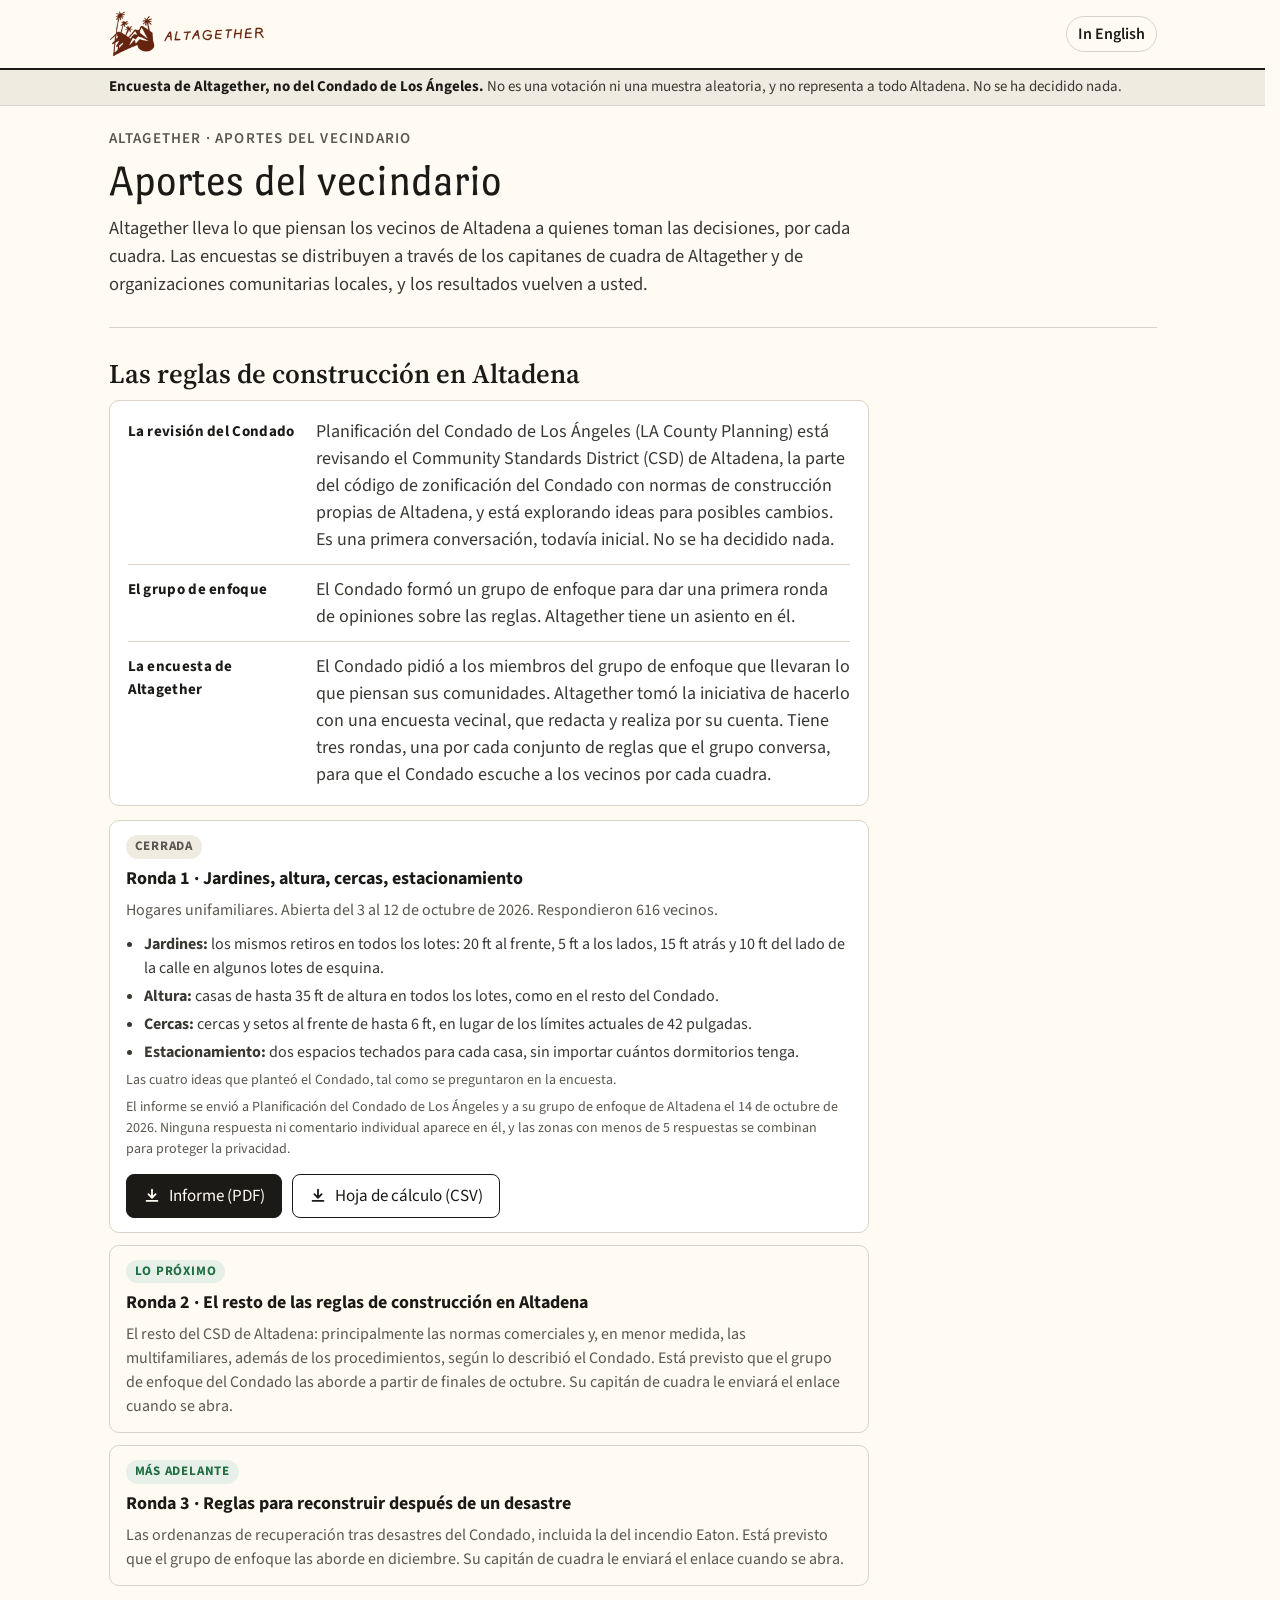
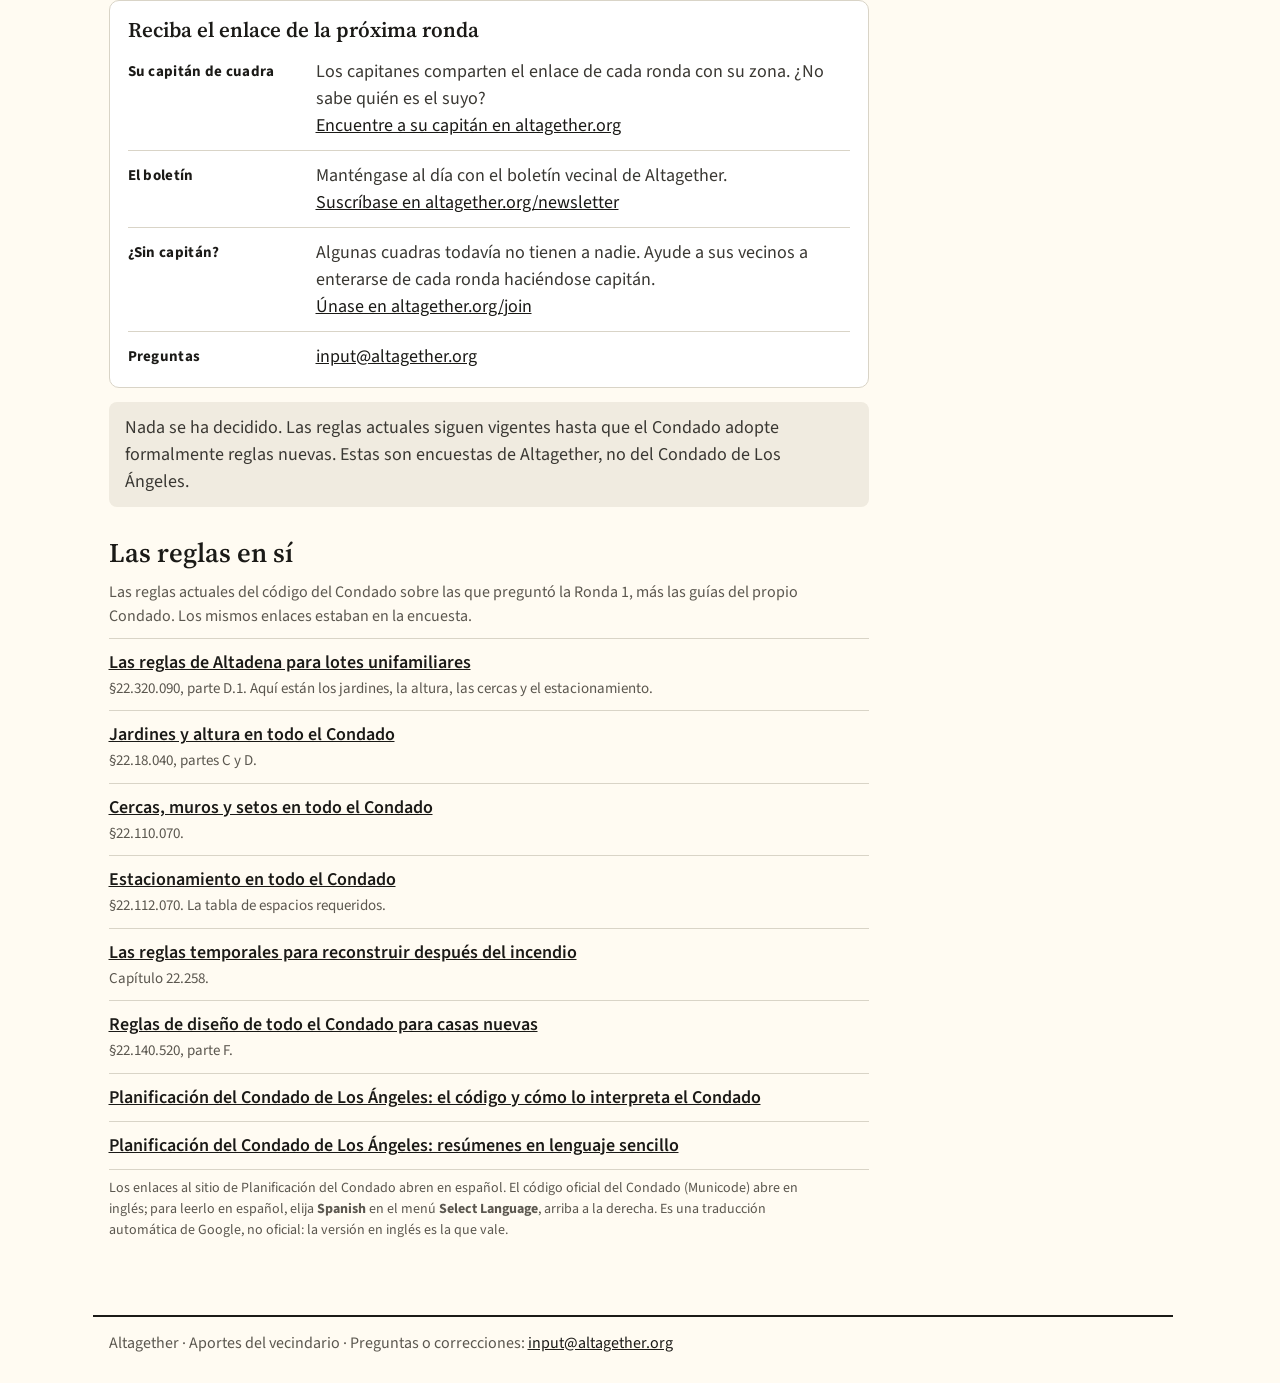
==== commit a424017f: "Larger text on phones; next-round links on their own line Co-Authored-By: Claude Opus 5.5 <noreply@a" ====
--- a/es/index.html
+++ b/es/index.html
@@ -14,8 +14,8 @@
 <meta name="twitter:card" content="summary_large_image">
 <link rel="alternate" hreflang="en" href="https://altagether.github.io/input/">
 <link rel="stylesheet" href="https://fonts.googleapis.com/css2?family=Port+Lligat+Sans&family=Source+Serif+4:opsz,wght@8..60,600&family=Source+Sans+3:wght@400;600;700&display=swap">
-<link rel="stylesheet" href="../assets/site.css?v=21">
-<link rel="stylesheet" href="../assets/pages.css?v=21">
+<link rel="stylesheet" href="../assets/site.css?v=22">
+<link rel="stylesheet" href="../assets/pages.css?v=22">
 </head>
 <body>
 <nav class="nav" aria-label="Altagether"><div class="in">
@@ -65,9 +65,9 @@
   </div>
   <div class="about facts join">
     <h2 class="ftitle">Reciba el enlace de la pr&oacute;xima ronda</h2>
-    <div class="frow"><b>Su capit&aacute;n de cuadra</b><span>Los capitanes comparten el enlace de cada ronda con su zona. &iquest;No sabe qui&eacute;n es el suyo? <a href="https://altagether.org">Encuentre a su capit&aacute;n en altagether.org</a>.</span></div>
-    <div class="frow"><b>El bolet&iacute;n</b><span>Mant&eacute;ngase al d&iacute;a con el bolet&iacute;n vecinal de Altagether. <a href="https://altagether.org/newsletter">Suscr&iacute;base en altagether.org/newsletter</a>.</span></div>
-    <div class="frow"><b>&iquest;Sin capit&aacute;n?</b><span>Algunas cuadras todav&iacute;a no tienen a nadie. Ayude a sus vecinos a enterarse de cada ronda haci&eacute;ndose capit&aacute;n: <a href="https://altagether.org/join">altagether.org/join</a>.</span></div>
+    <div class="frow"><b>Su capit&aacute;n de cuadra</b><span>Los capitanes comparten el enlace de cada ronda con su zona. &iquest;No sabe qui&eacute;n es el suyo?<br><a class="nw" href="https://altagether.org">Encuentre a su capit&aacute;n en altagether.org</a></span></div>
+    <div class="frow"><b>El bolet&iacute;n</b><span>Mant&eacute;ngase al d&iacute;a con el bolet&iacute;n vecinal de Altagether.<br><a class="nw" href="https://altagether.org/newsletter">Suscr&iacute;base en altagether.org/newsletter</a></span></div>
+    <div class="frow"><b>&iquest;Sin capit&aacute;n?</b><span>Algunas cuadras todav&iacute;a no tienen a nadie. Ayude a sus vecinos a enterarse de cada ronda haci&eacute;ndose capit&aacute;n.<br><a class="nw" href="https://altagether.org/join">&Uacute;nase en altagether.org/join</a></span></div>
     <div class="frow"><b>Preguntas</b><span><a href="mailto:input@altagether.org">input@altagether.org</a></span></div>
   </div>
   <div class="note"><p>Nada se ha decidido. Las reglas actuales siguen vigentes hasta que el Condado adopte formalmente reglas nuevas. Estas son encuestas de Altagether, no del Condado de Los &Aacute;ngeles.</p></div>
--- a/assets/pages.css
+++ b/assets/pages.css
@@ -98,3 +98,23 @@
 .dlrow .btn { gap:8px; }
 .join { margin-top:14px; }
 .rounds + .join { margin-top:14px; }
+
+a.nw { white-space:nowrap; }
+/* phones: larger text throughout */
+@media (max-width:600px) {
+  body { font-size:19px; }
+  .lead { font-size:19px; }
+  p, main li, .frow span, .round p, .rules { font-size:18px; }
+  .s, .round p.s, .file span { font-size:17px; }
+  .rnote, .fnote, ul.codes span { font-size:16px !important; }
+  .frow b { font-size:16px; }
+  .rname { font-size:19px; }
+  .kicker { font-size:14px; }
+  .rtop .status { font-size:13.5px; }
+  .disc { font-size:15px; }
+  .disc .in { padding:8px 16px; }
+  .btn { font-size:17px; }
+  footer { font-size:16px; }
+  main { padding-left:18px; padding-right:18px; }
+  .nav .in { padding-left:18px; padding-right:18px; }
+}
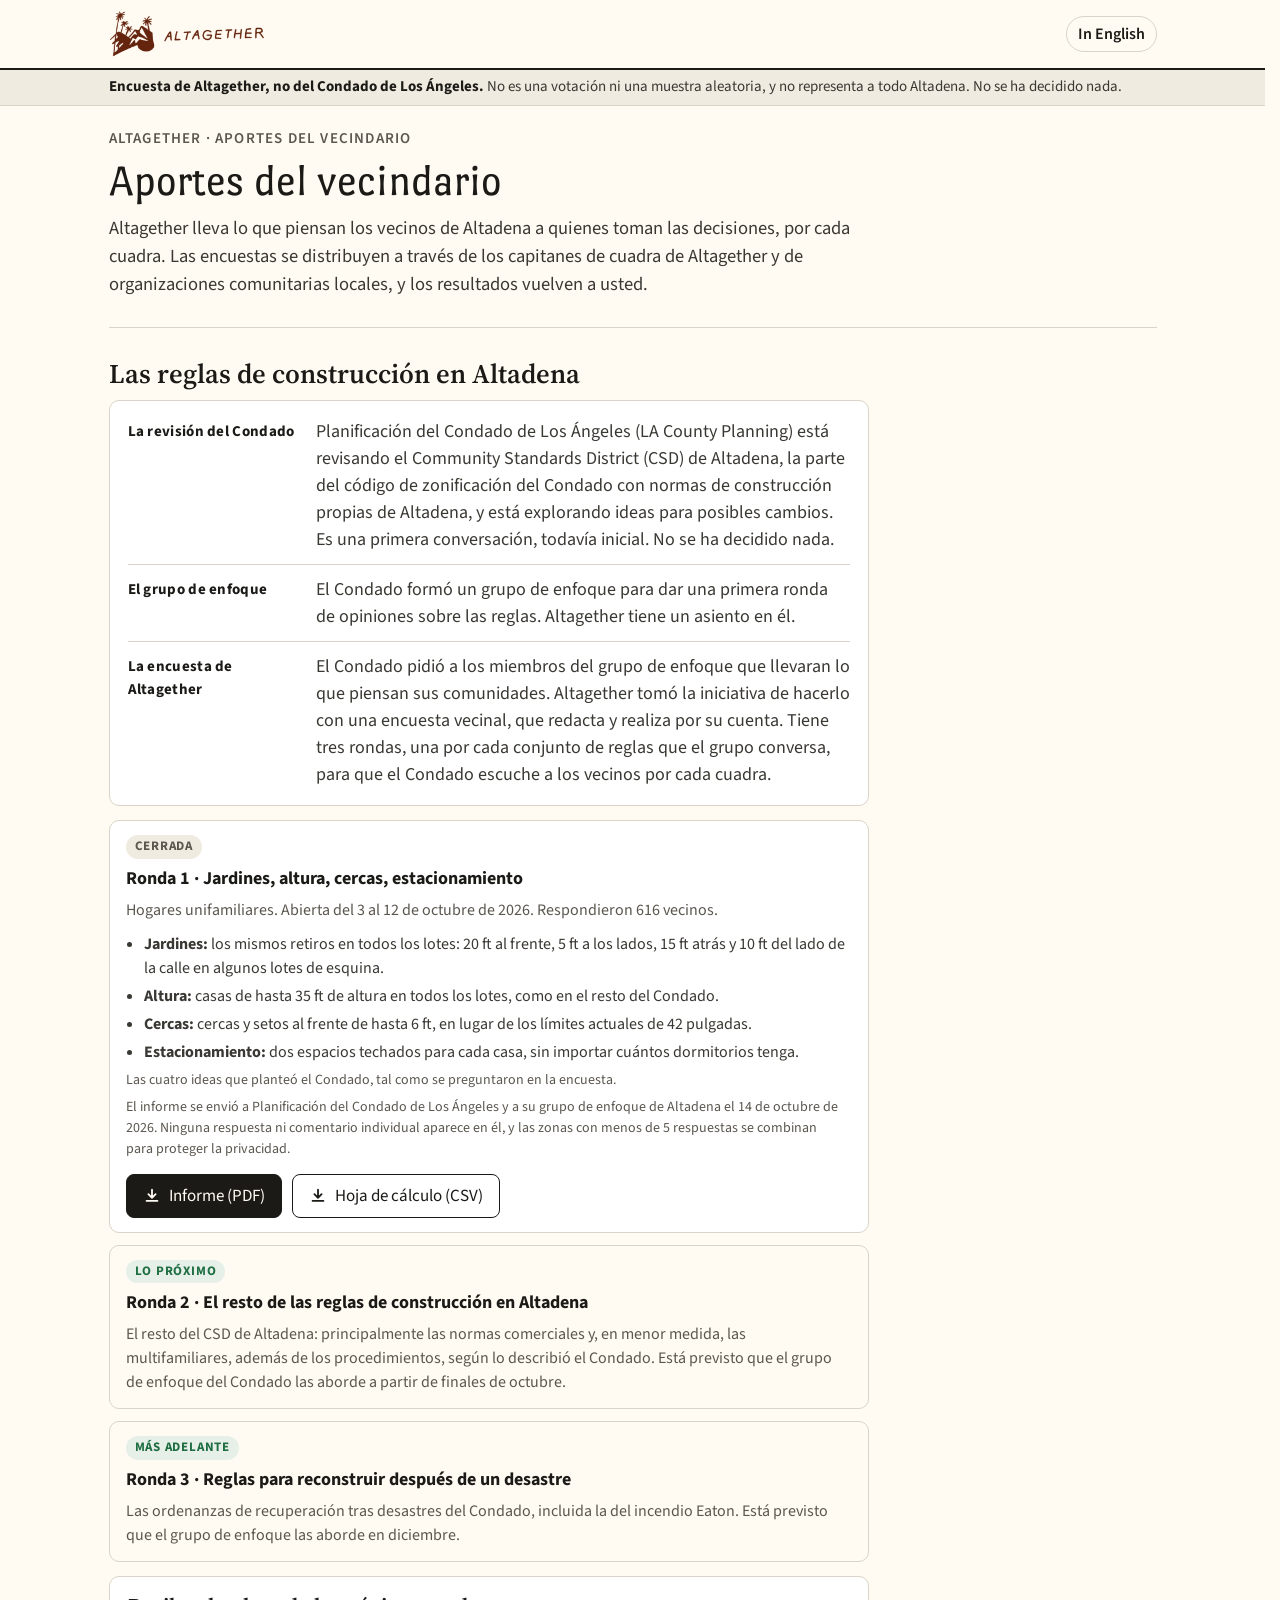
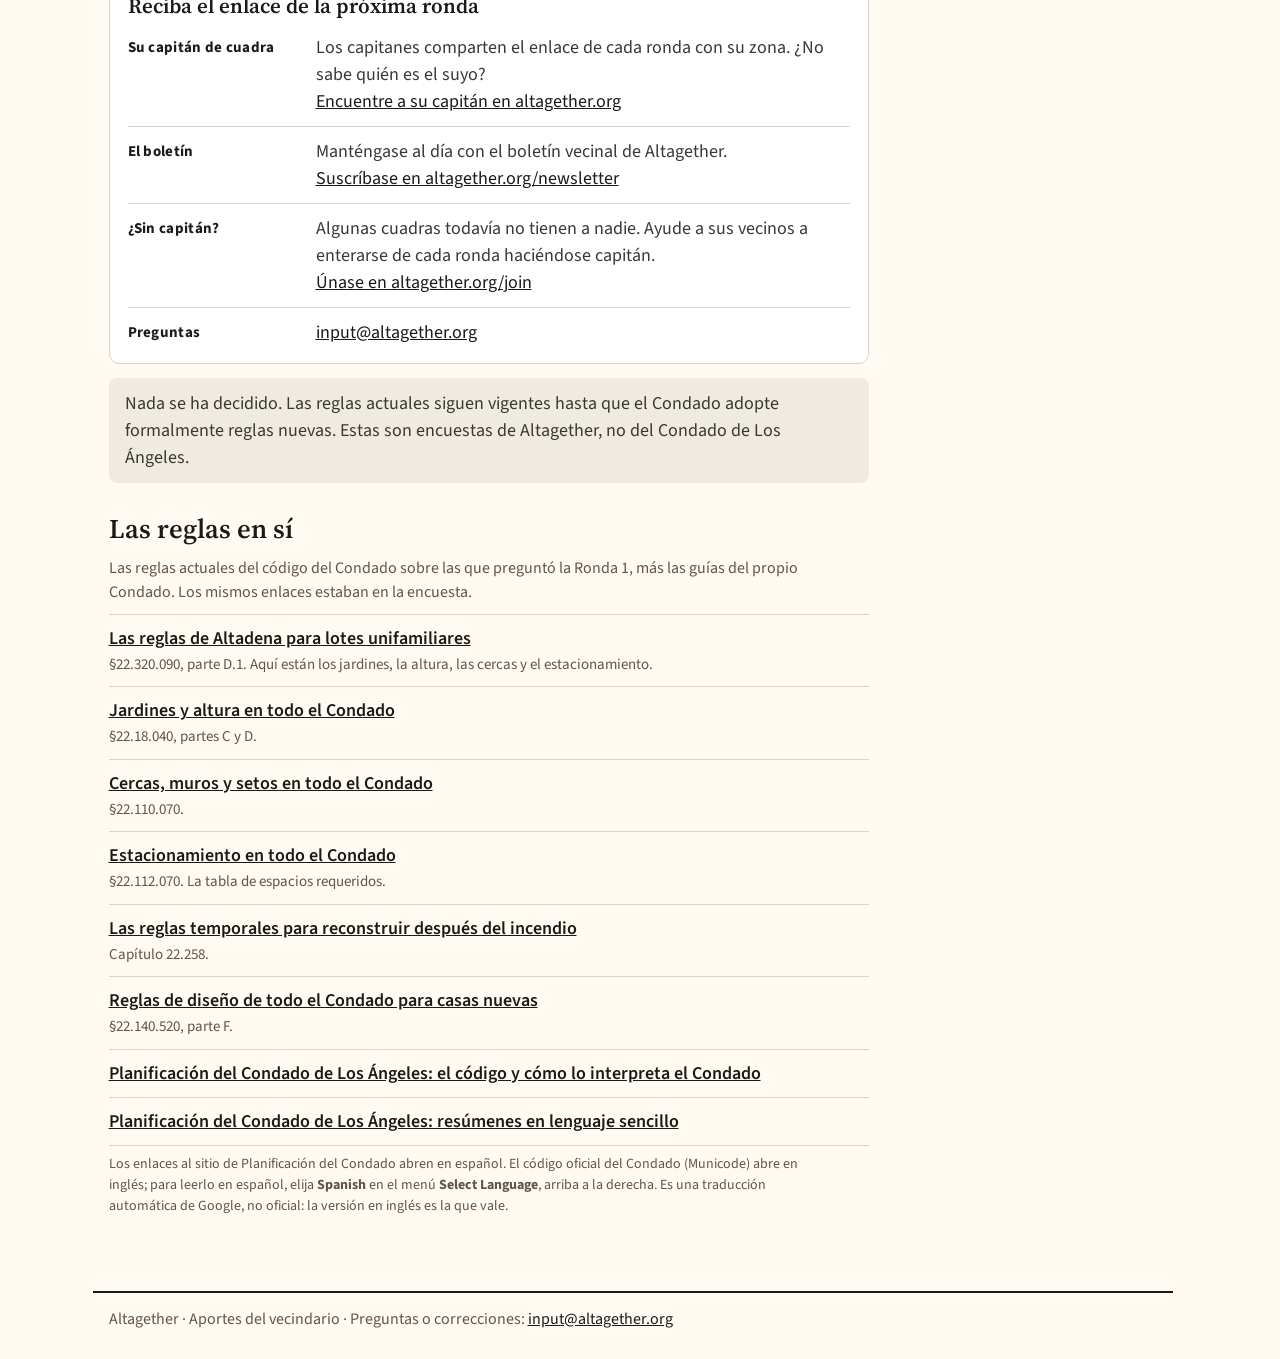
==== commit 1ee1dffb: "Round 2 and 3: remove the line about block captains and the link (John's edit) Co-Authored-By: Claud" ====
--- a/es/index.html
+++ b/es/index.html
@@ -56,11 +56,11 @@
     </div>
     <div class="round dim">
       <div class="rtop"><span class="rname">Ronda 2 &middot; El resto de las reglas de construcci&oacute;n en Altadena</span><span class="status soon">Lo pr&oacute;ximo</span></div>
-      <p class="s">El resto del CSD de Altadena: principalmente las normas comerciales y, en menor medida, las multifamiliares, adem&aacute;s de los procedimientos, seg&uacute;n lo describi&oacute; el Condado. Est&aacute; previsto que el grupo de enfoque del Condado las aborde a partir de finales de octubre. Su capit&aacute;n de cuadra le enviar&aacute; el enlace cuando se abra.</p>
+      <p class="s">El resto del CSD de Altadena: principalmente las normas comerciales y, en menor medida, las multifamiliares, adem&aacute;s de los procedimientos, seg&uacute;n lo describi&oacute; el Condado. Est&aacute; previsto que el grupo de enfoque del Condado las aborde a partir de finales de octubre.</p>
     </div>
     <div class="round dim">
       <div class="rtop"><span class="rname">Ronda 3 &middot; Reglas para reconstruir despu&eacute;s de un desastre</span><span class="status soon">M&aacute;s adelante</span></div>
-      <p class="s">Las ordenanzas de recuperaci&oacute;n tras desastres del Condado, incluida la del incendio Eaton. Est&aacute; previsto que el grupo de enfoque las aborde en diciembre. Su capit&aacute;n de cuadra le enviar&aacute; el enlace cuando se abra.</p>
+      <p class="s">Las ordenanzas de recuperaci&oacute;n tras desastres del Condado, incluida la del incendio Eaton. Est&aacute; previsto que el grupo de enfoque las aborde en diciembre.</p>
     </div>
   </div>
   <div class="about facts join">
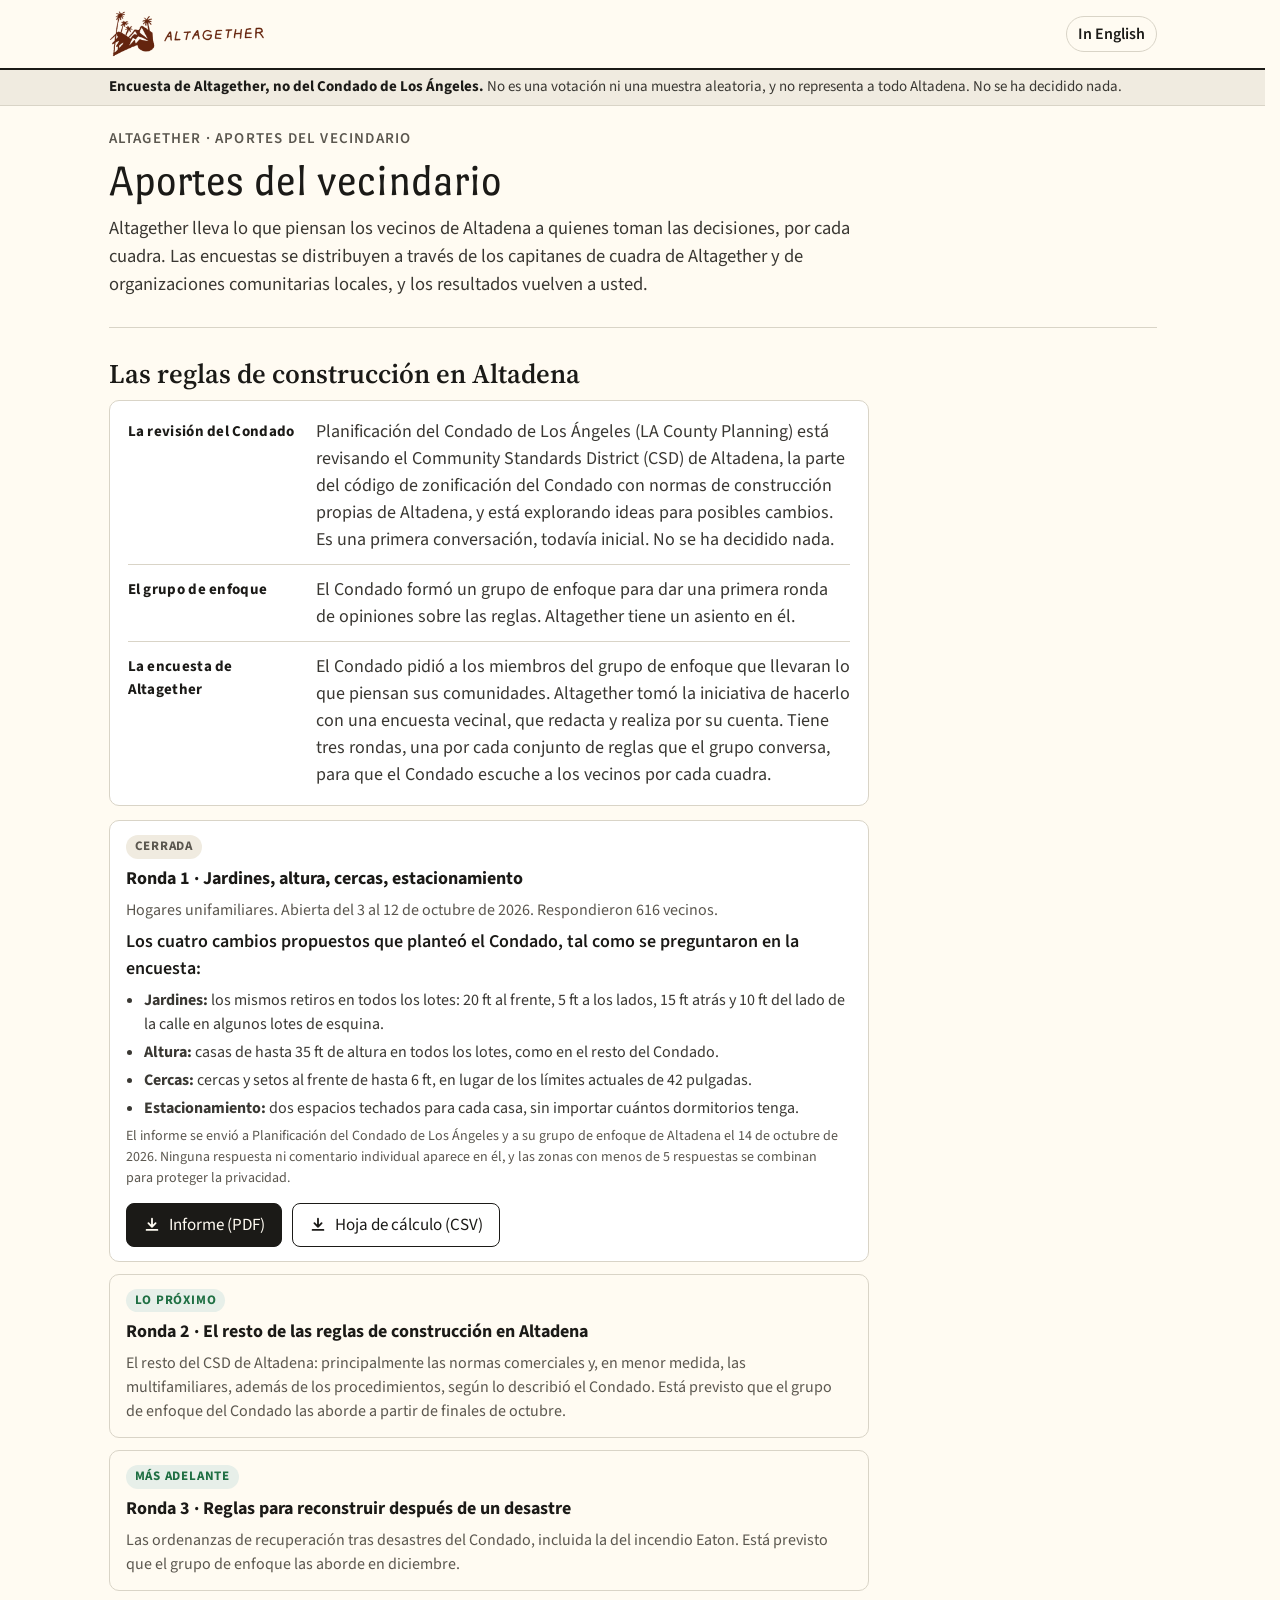
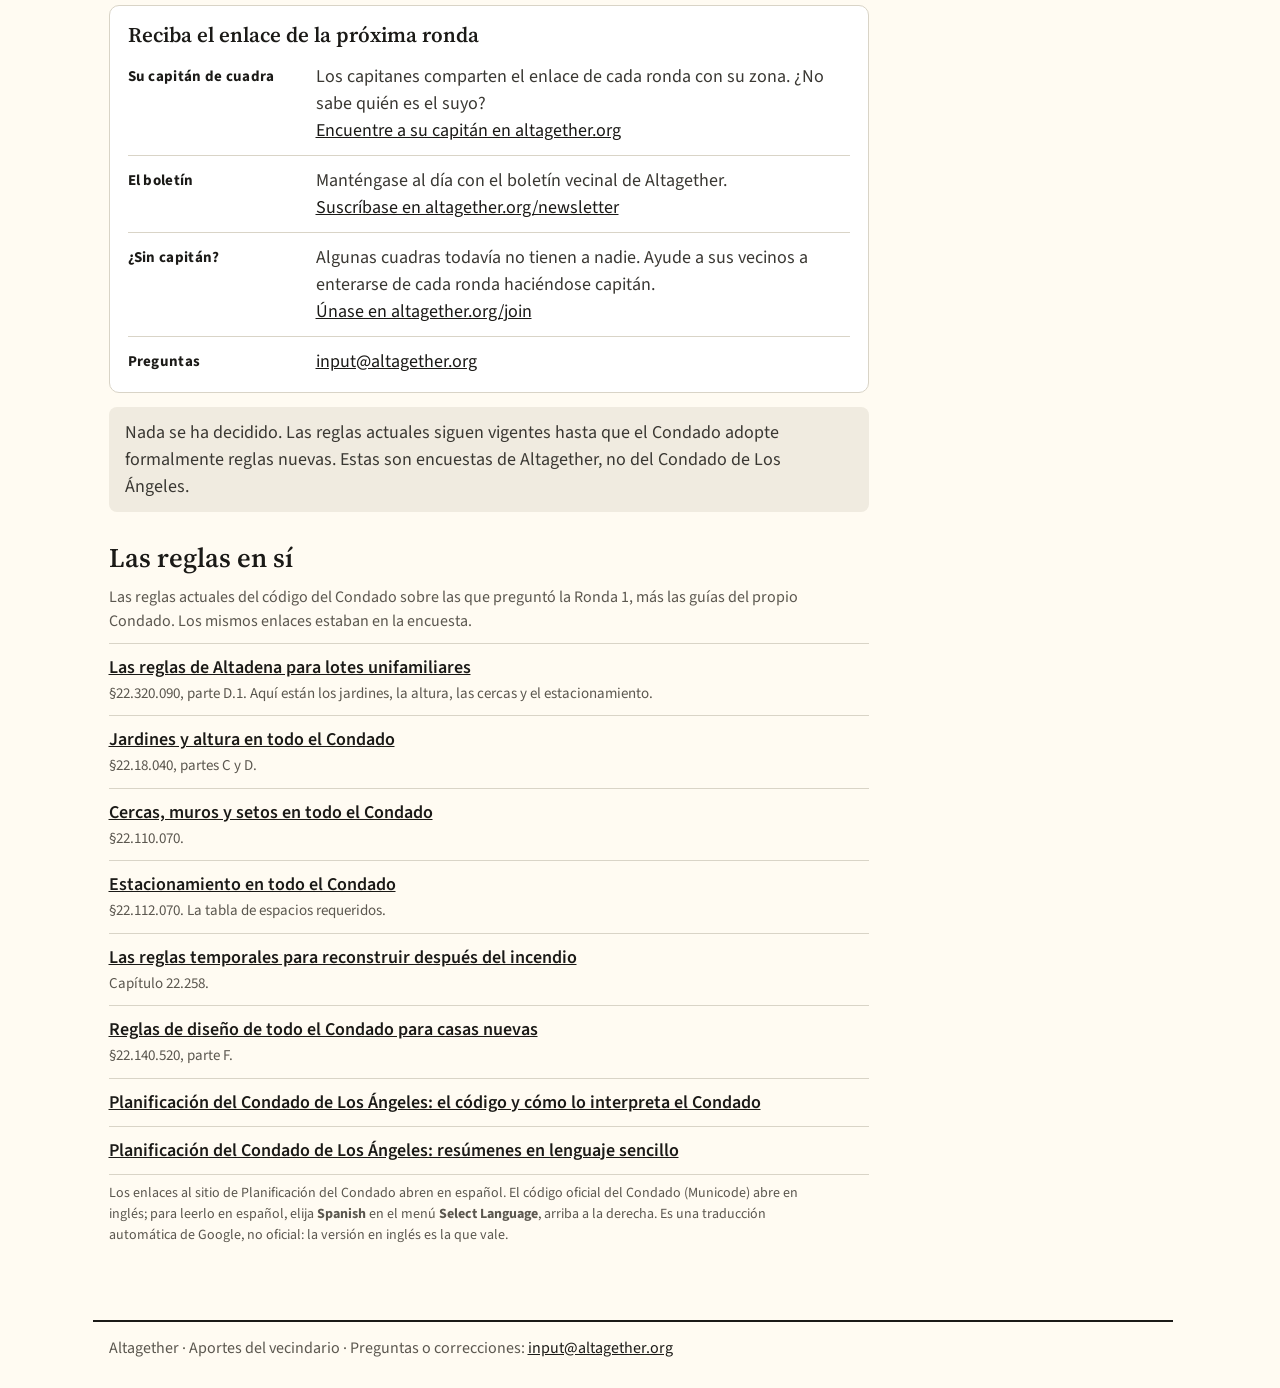
==== commit ea47eb20: "Round 1 card: label the four proposed changes above the list; Spanish report page 1 no longer overla" ====
--- a/es/index.html
+++ b/es/index.html
@@ -14,8 +14,8 @@
 <meta name="twitter:card" content="summary_large_image">
 <link rel="alternate" hreflang="en" href="https://altagether.github.io/input/">
 <link rel="stylesheet" href="https://fonts.googleapis.com/css2?family=Port+Lligat+Sans&family=Source+Serif+4:opsz,wght@8..60,600&family=Source+Sans+3:wght@400;600;700&display=swap">
-<link rel="stylesheet" href="../assets/site.css?v=22">
-<link rel="stylesheet" href="../assets/pages.css?v=22">
+<link rel="stylesheet" href="../assets/site.css?v=23">
+<link rel="stylesheet" href="../assets/pages.css?v=23">
 </head>
 <body>
 <nav class="nav" aria-label="Altagether"><div class="in">
@@ -41,13 +41,13 @@
     <div class="round" id="round-1">
       <div><div class="rtop"><span class="rname">Ronda 1 &middot; Jardines, altura, cercas, estacionamiento</span><span class="status closed">Cerrada</span></div>
       <p class="s">Hogares unifamiliares. Abierta del 3 al 12 de octubre de 2026. Respondieron 616 vecinos.</p>
+      <p class="rlead">Los cuatro cambios propuestos que plante&oacute; el Condado, tal como se preguntaron en la encuesta:</p>
       <ul class="rules">
         <li><b>Jardines:</b> los mismos retiros en todos los lotes: 20 ft al frente, 5 ft a los lados, 15 ft atr&aacute;s y 10 ft del lado de la calle en algunos lotes de esquina.</li>
         <li><b>Altura:</b> casas de hasta 35 ft de altura en todos los lotes, como en el resto del Condado.</li>
         <li><b>Cercas:</b> cercas y setos al frente de hasta 6 ft, en lugar de los l&iacute;mites actuales de 42 pulgadas.</li>
         <li><b>Estacionamiento:</b> dos espacios techados para cada casa, sin importar cu&aacute;ntos dormitorios tenga.</li>
       </ul>
-      <p class="s rnote">Las cuatro ideas que plante&oacute; el Condado, tal como se preguntaron en la encuesta.</p>
       <p class="s rnote">El informe se envi&oacute; a Planificaci&oacute;n del Condado de Los &Aacute;ngeles y a su grupo de enfoque de Altadena el 14 de octubre de 2026. Ninguna respuesta ni comentario individual aparece en &eacute;l, y las zonas con menos de 5 respuestas se combinan para proteger la privacidad.</p>
       <div class="dlrow">
         <a class="btn primary" href="../csd/round-1/report/altagether-round-1-informe-es.pdf" download><svg class="ic" viewBox="0 0 20 20" width="18" height="18" aria-hidden="true"><path d="M10 3v9m0 0l-4-4m4 4l4-4M4 15.5h12" fill="none" stroke="currentColor" stroke-width="2" stroke-linecap="round" stroke-linejoin="round"/></svg>Informe (PDF)</a>
--- a/assets/pages.css
+++ b/assets/pages.css
@@ -118,3 +118,6 @@
   main { padding-left:18px; padding-right:18px; }
   .nav .in { padding-left:18px; padding-right:18px; }
 }
+.rlead { margin:12px 0 0; font-weight:600; color:var(--ink); }
+.rlead + .rules { margin-top:6px; }
+@media (max-width:600px) { .rlead { font-size:18px; } }
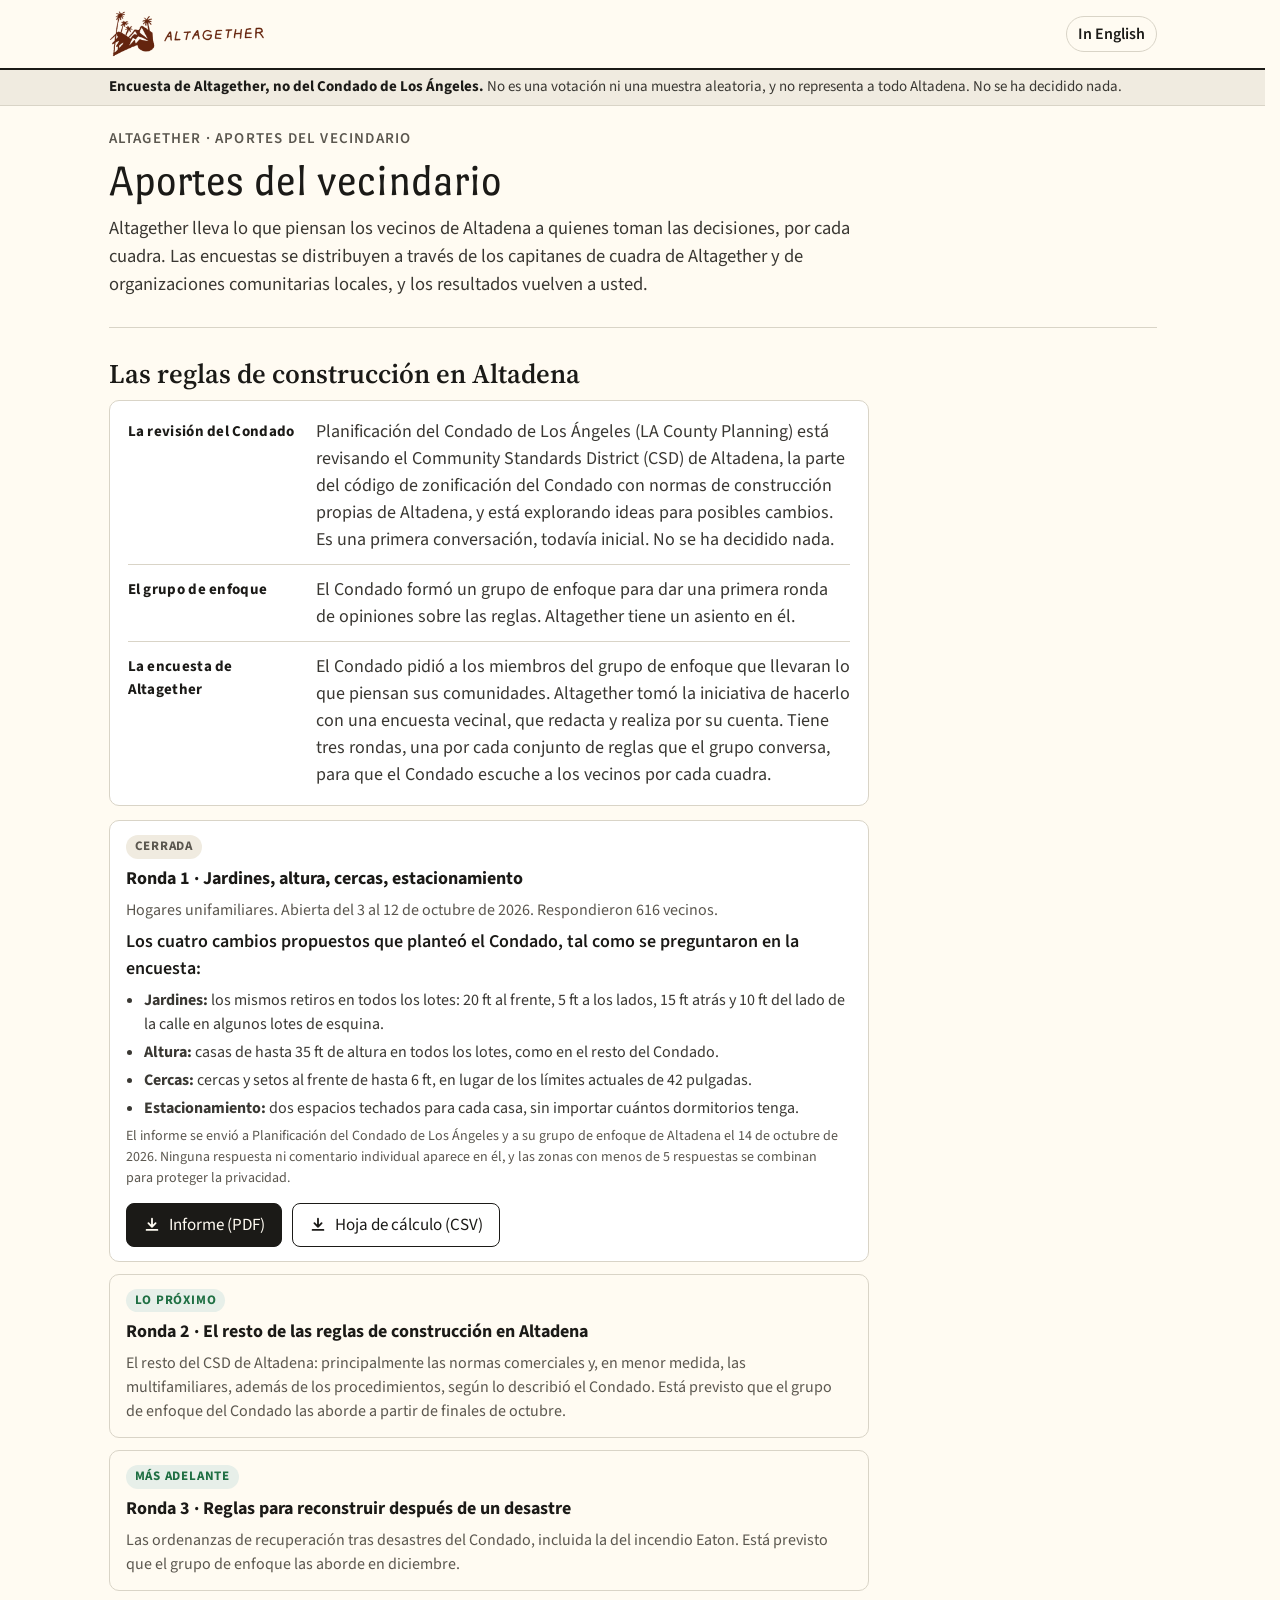
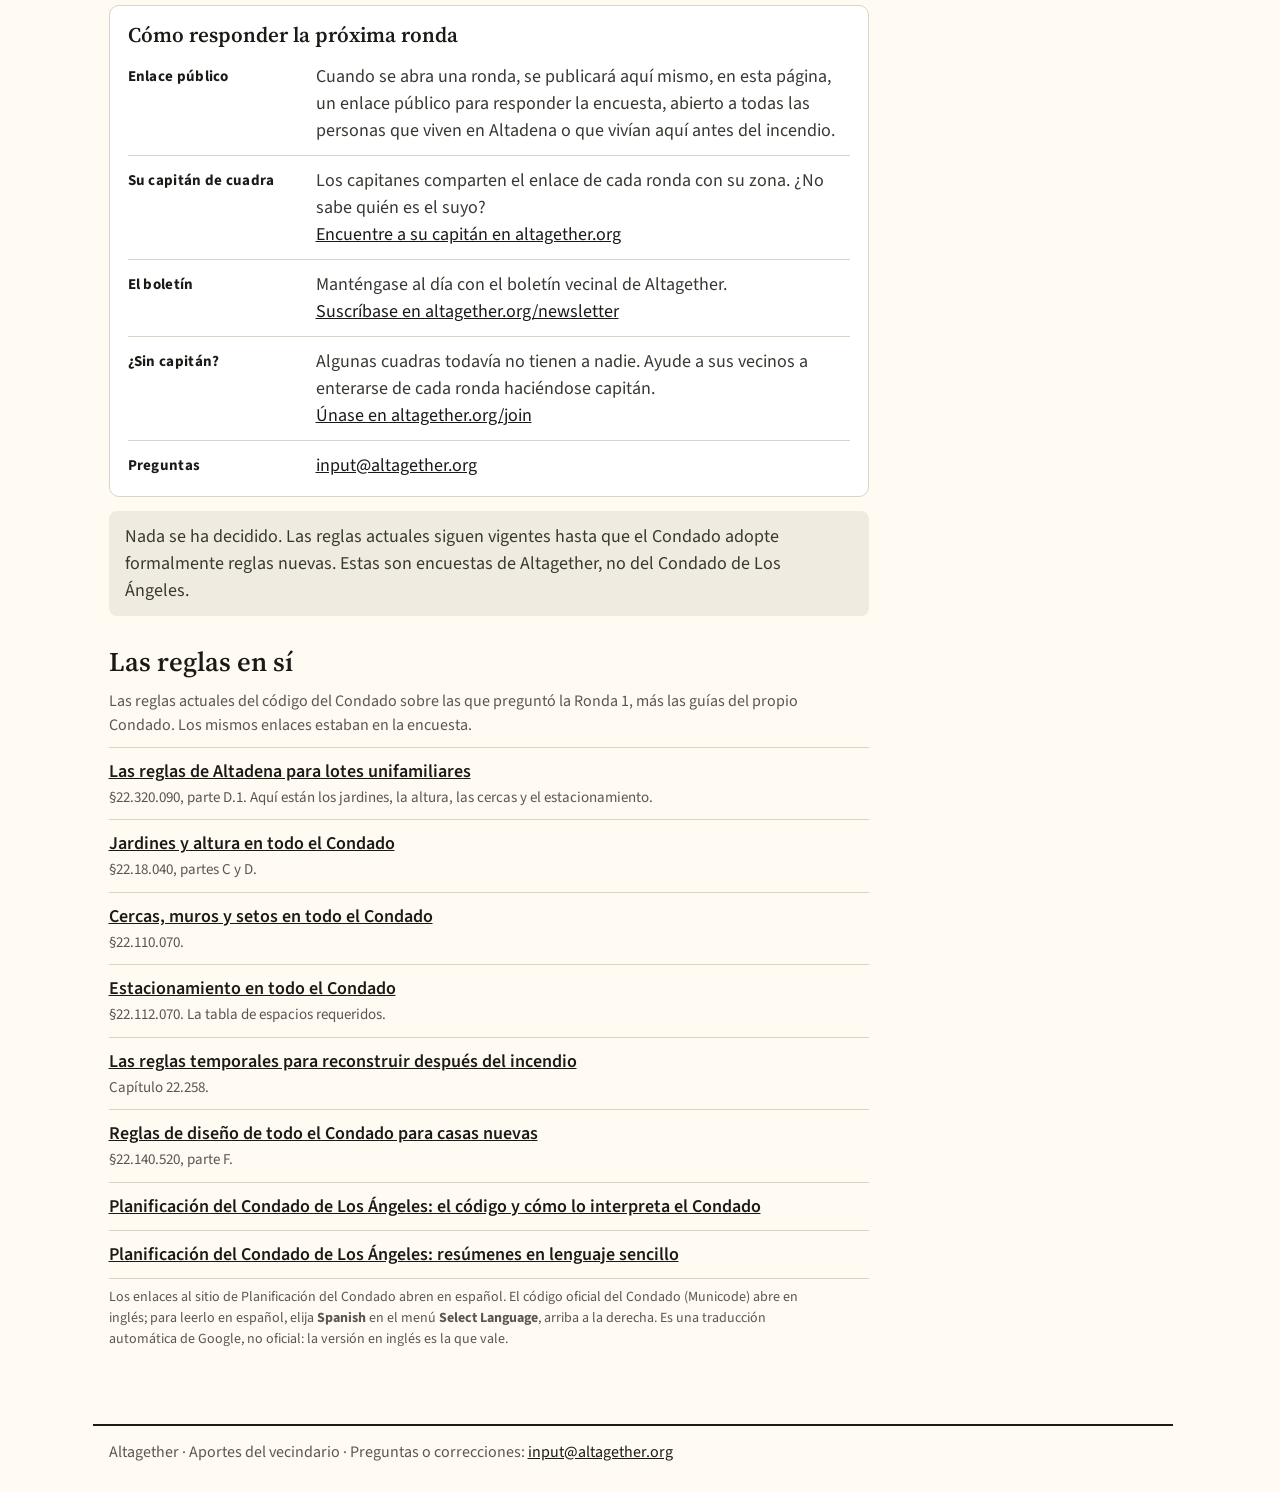
==== commit 900ee0df: "Next-round box: public link will be posted on this page; retitled How to take the next round Co-Auth" ====
--- a/es/index.html
+++ b/es/index.html
@@ -64,7 +64,8 @@
     </div>
   </div>
   <div class="about facts join">
-    <h2 class="ftitle">Reciba el enlace de la pr&oacute;xima ronda</h2>
+    <h2 class="ftitle">C&oacute;mo responder la pr&oacute;xima ronda</h2>
+    <div class="frow"><b>Enlace p&uacute;blico</b><span>Cuando se abra una ronda, se publicar&aacute; aqu&iacute; mismo, en esta p&aacute;gina, un enlace p&uacute;blico para responder la encuesta, abierto a todas las personas que viven en Altadena o que viv&iacute;an aqu&iacute; antes del incendio.</span></div>
     <div class="frow"><b>Su capit&aacute;n de cuadra</b><span>Los capitanes comparten el enlace de cada ronda con su zona. &iquest;No sabe qui&eacute;n es el suyo?<br><a class="nw" href="https://altagether.org">Encuentre a su capit&aacute;n en altagether.org</a></span></div>
     <div class="frow"><b>El bolet&iacute;n</b><span>Mant&eacute;ngase al d&iacute;a con el bolet&iacute;n vecinal de Altagether.<br><a class="nw" href="https://altagether.org/newsletter">Suscr&iacute;base en altagether.org/newsletter</a></span></div>
     <div class="frow"><b>&iquest;Sin capit&aacute;n?</b><span>Algunas cuadras todav&iacute;a no tienen a nadie. Ayude a sus vecinos a enterarse de cada ronda haci&eacute;ndose capit&aacute;n.<br><a class="nw" href="https://altagether.org/join">&Uacute;nase en altagether.org/join</a></span></div>
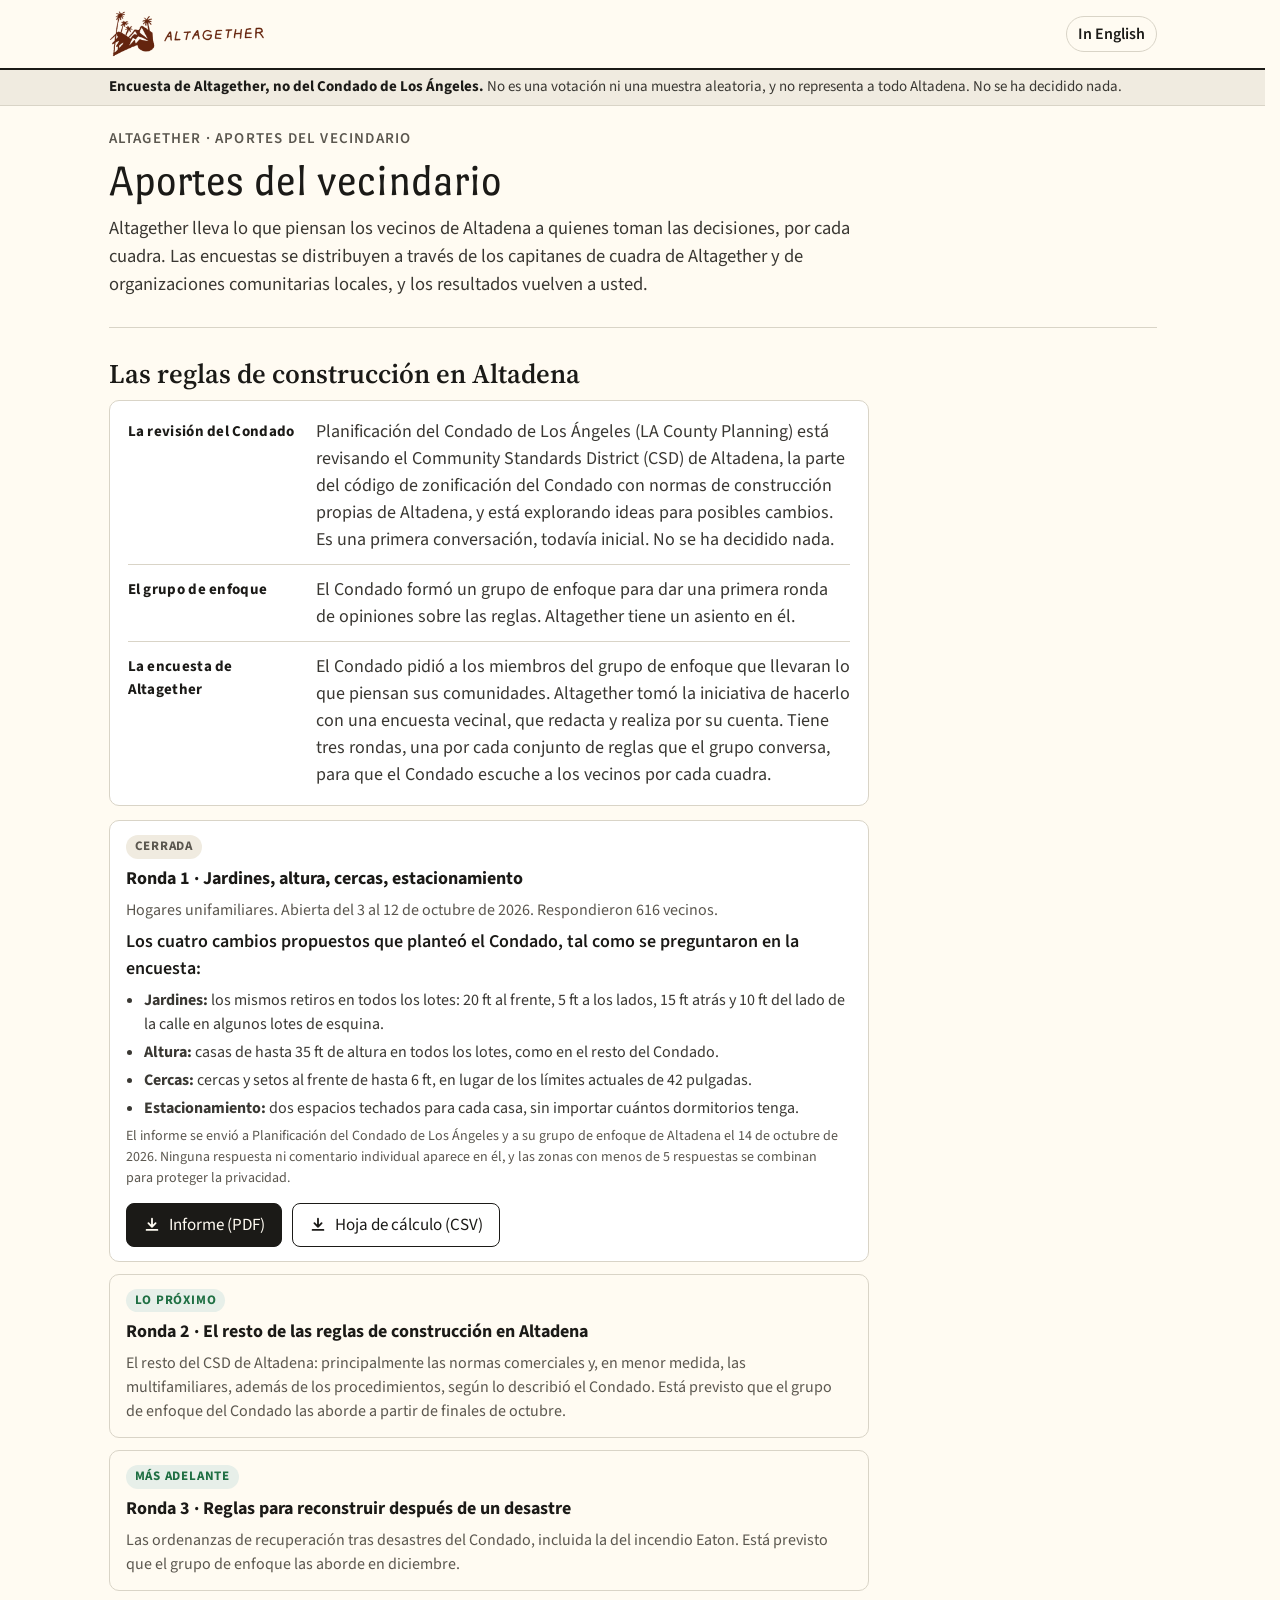
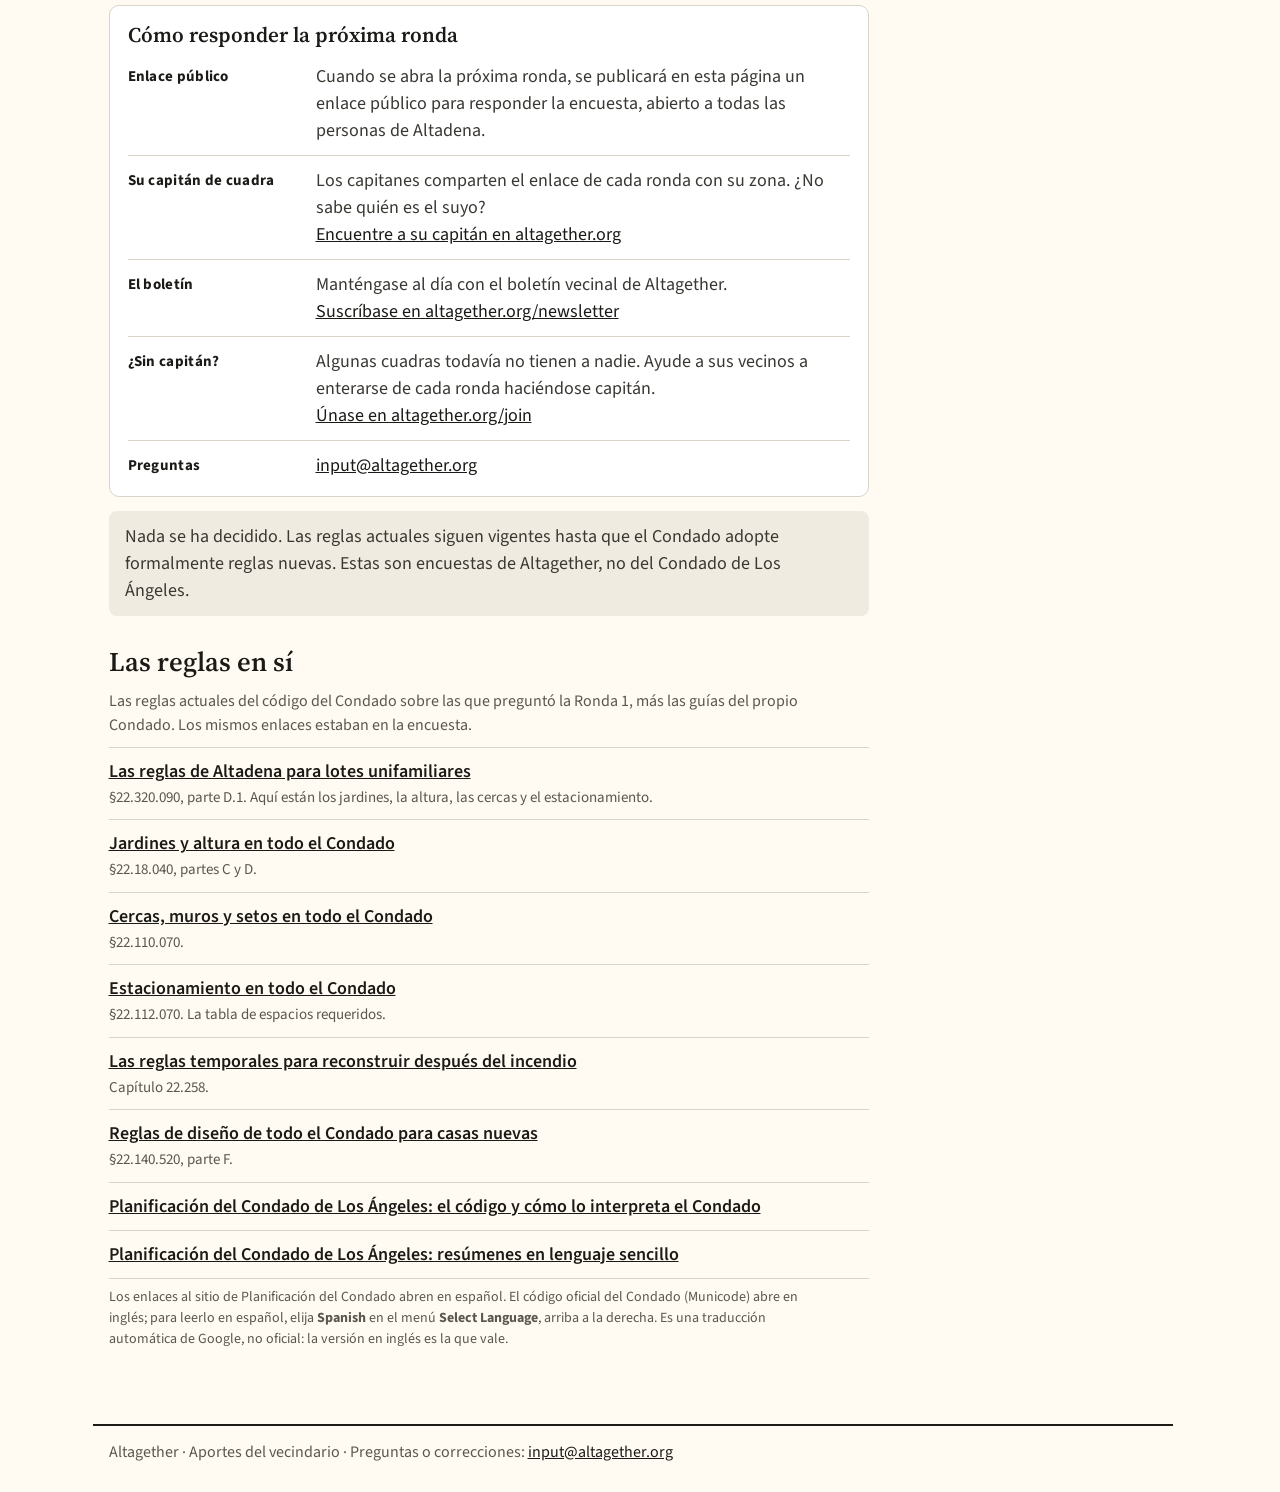
==== commit 9a2e2da6: "Next-round box: public link wording Co-Authored-By: Claude Opus 5.5 <noreply@anthropic.com>" ====
--- a/es/index.html
+++ b/es/index.html
@@ -65,7 +65,7 @@
   </div>
   <div class="about facts join">
     <h2 class="ftitle">C&oacute;mo responder la pr&oacute;xima ronda</h2>
-    <div class="frow"><b>Enlace p&uacute;blico</b><span>Cuando se abra una ronda, se publicar&aacute; aqu&iacute; mismo, en esta p&aacute;gina, un enlace p&uacute;blico para responder la encuesta, abierto a todas las personas que viven en Altadena o que viv&iacute;an aqu&iacute; antes del incendio.</span></div>
+    <div class="frow"><b>Enlace p&uacute;blico</b><span>Cuando se abra la pr&oacute;xima ronda, se publicar&aacute; en esta p&aacute;gina un enlace p&uacute;blico para responder la encuesta, abierto a todas las personas de Altadena.</span></div>
     <div class="frow"><b>Su capit&aacute;n de cuadra</b><span>Los capitanes comparten el enlace de cada ronda con su zona. &iquest;No sabe qui&eacute;n es el suyo?<br><a class="nw" href="https://altagether.org">Encuentre a su capit&aacute;n en altagether.org</a></span></div>
     <div class="frow"><b>El bolet&iacute;n</b><span>Mant&eacute;ngase al d&iacute;a con el bolet&iacute;n vecinal de Altagether.<br><a class="nw" href="https://altagether.org/newsletter">Suscr&iacute;base en altagether.org/newsletter</a></span></div>
     <div class="frow"><b>&iquest;Sin capit&aacute;n?</b><span>Algunas cuadras todav&iacute;a no tienen a nadie. Ayude a sus vecinos a enterarse de cada ronda haci&eacute;ndose capit&aacute;n.<br><a class="nw" href="https://altagether.org/join">&Uacute;nase en altagether.org/join</a></span></div>
